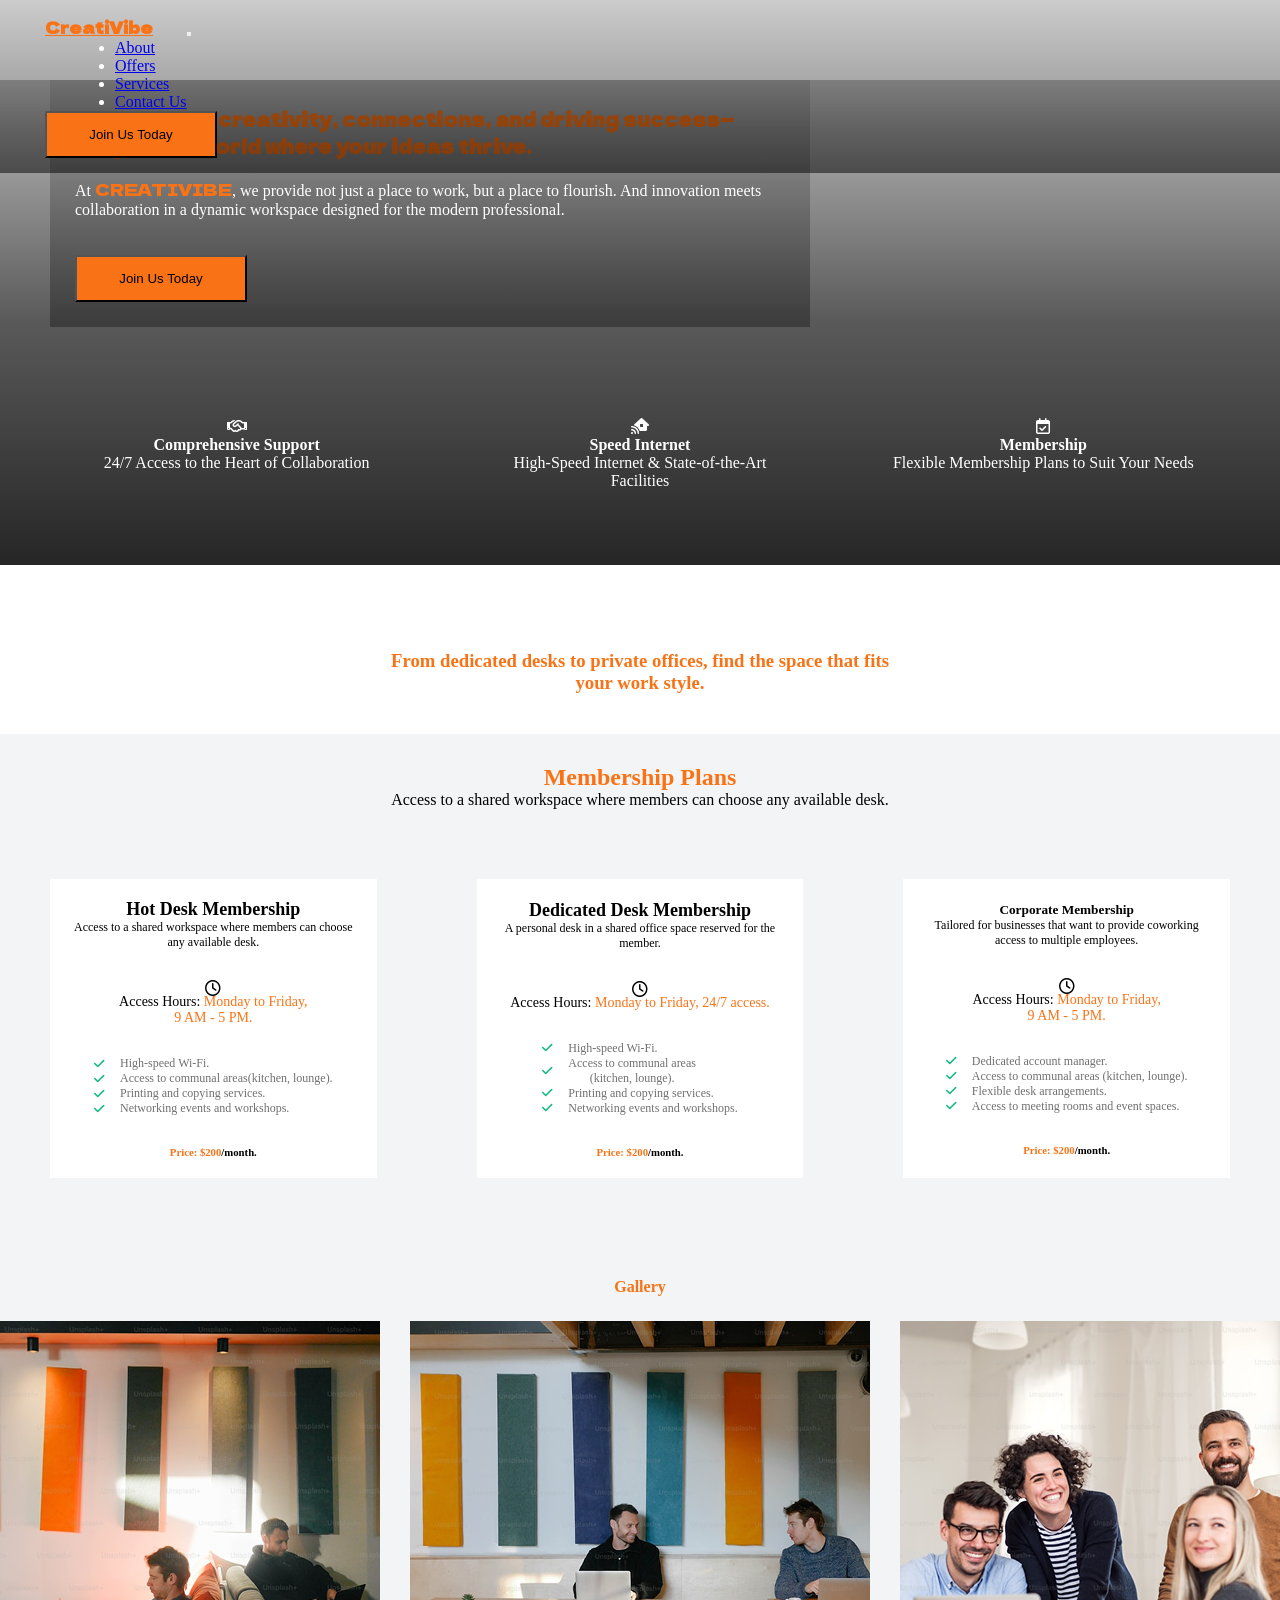
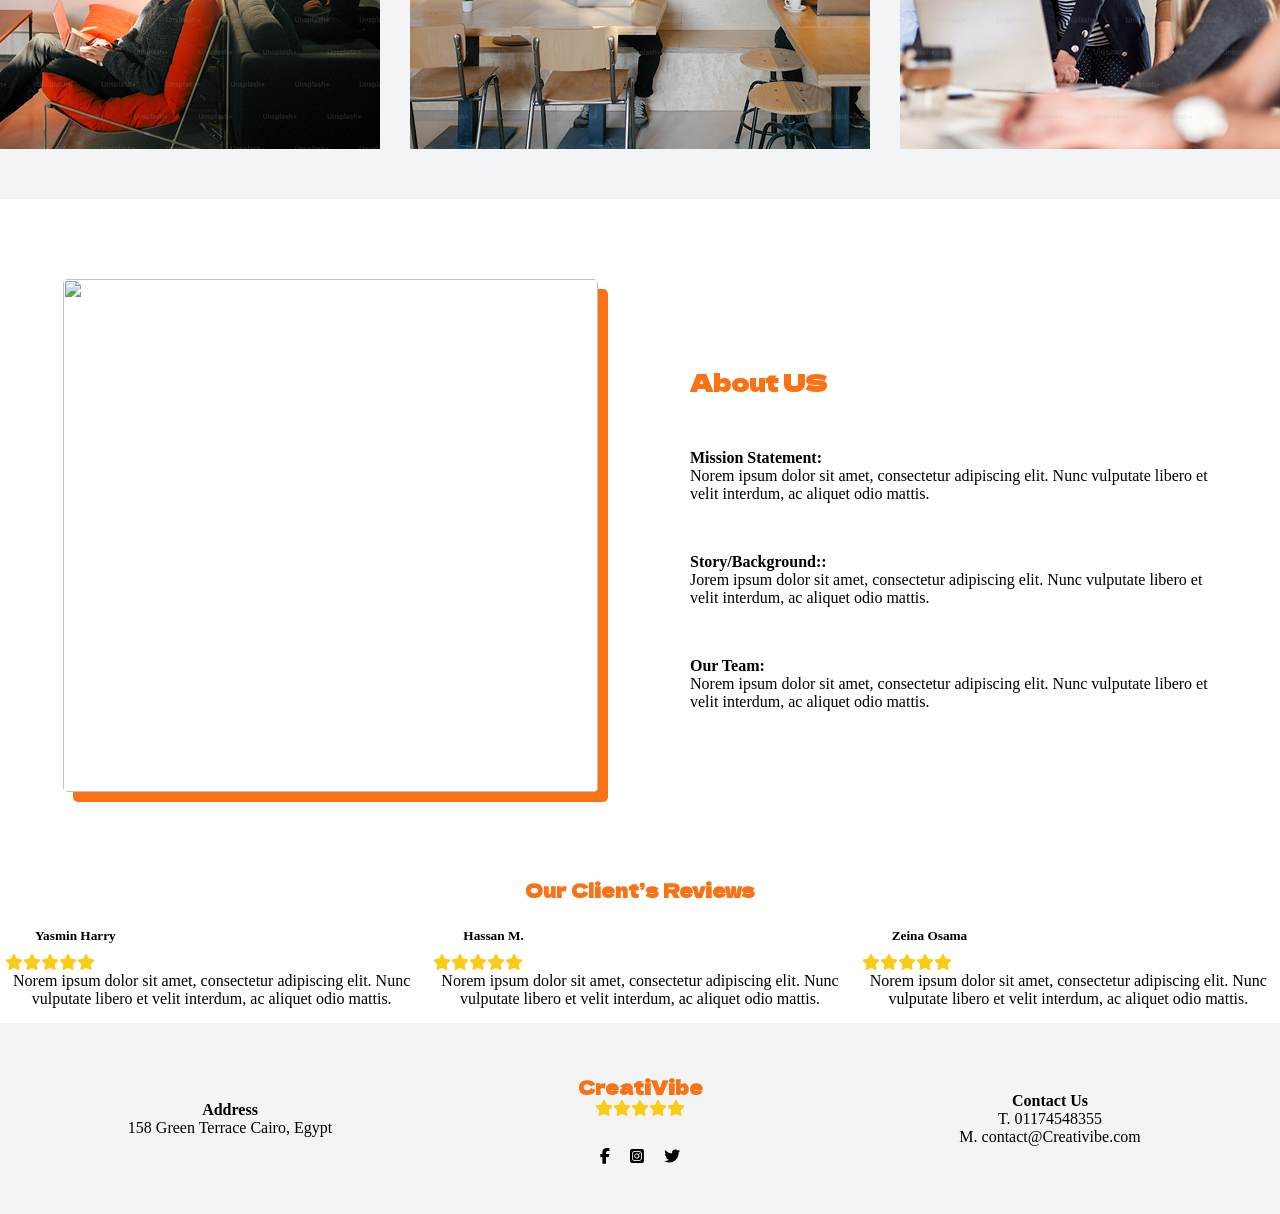
==== index.html @ 7793e1f0 "Update index.html" ====
<!DOCTYPE html>
<html lang="en">
<head>
    <meta charset="UTF-8">
    <meta name="viewport" content="width=device-width, initial-scale=1.0">
    <title>Document</title>
    <link rel="stylesheet" href="https://cdnjs.cloudflare.com/ajax/libs/font-awesome/6.5.1/css/all.min.css" integrity="sha512-DTOQO9RWCH3ppGqcWaEA1BIZOC6xxalwEsw9c2QQeAIftl+Vegovlnee1c9QX4TctnWMn13TZye+giMm8e2LwA==" crossorigin="anonymous" referrerpolicy="no-referrer" />
    <link rel="stylesheet" href="creativibe.css">
    <link rel="stylesheet" href="https://cdnjs.cloudflare.com/ajax/libs/font-awesome/6.5.1/css/all.min.css">
</head>
<body>
    <section class="first_page">
<nav class="navbar navbar-expand-lg navbar-dark">
  <div class="container-fluid">
    <a class="navbar-brand" href="#">CreatiVibe</a>
    <button class="navbar-toggler" type="button" data-bs-toggle="collapse" data-bs-target="#navbarSupportedContent" aria-controls="navbarSupportedContent" aria-expanded="false" aria-label="Toggle navigation">
      <span class="navbar-toggler-icon"></span>
    </button>
    <div class="collapse navbar-collapse" id="navbarSupportedContent">
      <ul class="navbar-nav me-auto mb-2 mb-lg-0">
        <li class="nav-item">
          <a class="nav-link active" aria-current="page" href="#">About</a>
        </li>
        <li class="nav-item">
          <a class="nav-link active" aria-current="page" href="#">Offers</a>
        </li>
        <li class="nav-item">
          <a class="nav-link active" aria-current="page" href="#">Services</a>
        </li>
        <li class="nav-item">
          <a class="nav-link active" aria-current="page" href="#">Contact Us</a>
        </li>
       

      </ul>
      <form class="d-flex" role="search">
        <button class="btn" type="submit">Join Us Today</button>
      </form>
    </div>
  </div>
</nav>
             </nav>
    <div class="first_page_content">
          <h3>Empowering creativity, connections, and driving success—step into a world where your ideas thrive.</h3>
          <br>
          <p>At <span style="color:rgba(249, 115, 22, 1);
    font-family: Dela Gothic One;">CREATIVIBE</span>, we provide not just a place to work, but a place to flourish. And innovation meets collaboration in a dynamic workspace designed for the modern professional.  </p>             
          <br>
          <br>

          <button class="btn" style="margin: 0;" type="submit">Join Us Today</button>
      
</div>
<div class="first-page-footer">
    <div class="footer-card">
<i class="fa-regular fa-handshake"></i>
<h4>Comprehensive Support</h4>
<p>24/7 Access to the Heart of Collaboration</p>
    </div>
    <div class="footer-card">
<i class="fa-solid fa-house-signal"></i>
<h4>Speed Internet</h4>
<p>High-Speed Internet & State-of-the-Art Facilities</p>
    </div>
    <div class="footer-card">
<i class="fa-regular fa-calendar-check"></i>
<h4>Membership</h4>
<p>Flexible Membership Plans to Suit Your Needs</p>
    </div>
</div>
    </section>
    <section class="second">
<h3>From dedicated desks to private offices, find the space that fits<br> your work style.</h3>
    </section>
    <section class="third">
<div>

</div>
<div class="third-page-content">

    <div class="third-text">
    <h2>Membership Plans</h2>
    <p >Access to a shared workspace where members can choose any available desk.</p>
    </div>
    <div class="third-cards">
    <div class="third-page-card">
        <div>
            <h5 style="font-weight: bold; font-size: 18px;">Hot Desk Membership</h5>
            <p style="font-size: 12px;">Access to a shared workspace where members can choose any available desk.</p>
        </div>
        <div class="d-flex gap-3 align-items-center">
            <i class="fa-regular fa-clock align-self-start"></i>

           <p style="margin:-4px 0 0 0 ; font-size: 14px;">
               Access Hours: <span style="color:rgba(249, 115, 22, 1);">

                   Monday to Friday,  
                   <br>  
                    9 AM - 5 PM.
                    </p>  
        </div> 
        <div>    
            <ul>
                <li> <i class="fa-solid fa-check " style="color:rgba(16, 185, 129, 1);"></i><span>High-speed Wi-Fi.</span></li>
                <li> <i class="fa-solid fa-check " style="color:rgba(16, 185, 129, 1);"></i><span>Access to communal areas(kitchen, lounge).</span></li>
                <li> <i class="fa-solid fa-check " style="color:rgba(16, 185, 129, 1);"></i><span>Printing and copying services.</span></li>
                <li> <i class="fa-solid fa-check " style="color:rgba(16, 185, 129, 1);"></i><span>Networking events and workshops.</span>  </li>
            </ul>
        </div>
        <div>
<h6><span style="color:rgba(249, 115, 22, 1);">Price: $200</span>/month.</h6>
        </div>
        </div>
    <div class="third-page-card">
        <div>
            <h5 style="font-weight: bold; font-size: 18px;"> Dedicated Desk Membership</h5>
            <p style="font-size: 12px;">A personal desk in a shared office space reserved for the member.</p>
        </div>
        <div class="d-flex gap-3 align-items-center">
            <i class="fa-regular fa-clock align-self-start"></i>

           <p style="margin: -4px 0 0 0 ; font-size: 14px;">
               Access Hours: <span style="color:rgba(249, 115, 22, 1);">

                   Monday to Friday,  
                   24/7 access.
                    </p>  
        </div> 
        <div>    
            <ul>
                <li> <i class="fa-solid fa-check " style="color:rgba(16, 185, 129, 1);"></i><span>High-speed Wi-Fi.</span></li>
                <li> <i class="fa-solid fa-check " style="color:rgba(16, 185, 129, 1);"></i><span>Access to communal areas <br>(kitchen, lounge).</span></li>
                <li> <i class="fa-solid fa-check " style="color:rgba(16, 185, 129, 1);"></i><span>Printing and copying services.</span></li>
                <li> <i class="fa-solid fa-check " style="color:rgba(16, 185, 129, 1);"></i><span>Networking events and workshops.</span>  </li>
            </ul>
        </div>
        <div>
<h6><span style="color:rgba(249, 115, 22, 1);">Price: $200</span>/month.</h6>
        </div>
        </div>
    <div class="third-page-card">
        <div>
            <h5 style="font-weight: bold;">Corporate Membership</h5>
            <p style="font-size: 12px;">Tailored for businesses that want to provide coworking access to multiple employees.</p>
        </div>
        <div class="d-flex gap-3 align-items-center">
            <i class="fa-regular fa-clock align-self-start"></i>

           <p style="margin: -4px 0 0 0 ; font-size: 14px;">
               Access Hours: <span style="color:rgba(249, 115, 22, 1);">

                   Monday to Friday,  
                   <br>  
                    9 AM - 5 PM.
                    </p>  
        </div> 
        <div>    
            <ul>
                <li> <i class="fa-solid fa-check " style="color:rgba(16, 185, 129, 1);"></i><span>Dedicated account manager.</span></li>
                <li> <i class="fa-solid fa-check " style="color:rgba(16, 185, 129, 1);"></i><span>Access to communal areas (kitchen, lounge).</span></li>
                <li> <i class="fa-solid fa-check " style="color:rgba(16, 185, 129, 1);"></i><span>Flexible desk arrangements.</span></li>
                <li> <i class="fa-solid fa-check " style="color:rgba(16, 185, 129, 1);"></i><span>Access to meeting rooms and event spaces.</span>  </li>
            </ul>
        </div>
        <div>
<h6><span style="color:rgba(249, 115, 22, 1);">Price: $200</span>/month.</h6>
        </div>
        </div>
</div>
</div>
    </section>
    <section class="four">
       <div class="gallery-text">
<h4 style="color:rgba(249, 115, 22, 1);
    font-weight: bold;">Gallery</h4>
       </div> 
    <div class="gallery-img">
<img src="Frame 35.png">
<img src="Frame 37.png">
<img src="Frame 38.png">
    </div>
    </section>
    <section style="height: auto;">
        <div class="about_us">
            <div class="about_us_img"> 
                 <img src="meeting.jpg">
            </div>
            <div class="about_us_text justify-content-start align-items-start" style="text-align: start;">
                <div>
                    <h2>About US</h2>
                </div>
                <div>
                    <h4>Mission Statement:</h4>
                    <p>Norem ipsum dolor sit amet, consectetur adipiscing elit. Nunc vulputate libero et velit interdum, ac aliquet odio mattis.</p>
                </div>
                <div>
                    <h4>Story/Background::</h4>
                    <p>Jorem ipsum dolor sit amet, consectetur adipiscing elit. Nunc vulputate libero et velit interdum, ac aliquet odio mattis.</p>
                </div>
                <div>
                    <h4>Our Team:</h4>
                    <p>Norem ipsum dolor sit amet, consectetur adipiscing elit. Nunc vulputate libero et velit interdum, ac aliquet odio mattis.</p>
                </div>
            </div>
        </div>
    </section>
    <section class="client-review">
        <div>
<h3 >Our Client’s Reviews</h3>
        </div>
        <div class="review-cards">
            <div class="card" >
                <h5 style="font-weight: bold; justify-content:start; align-items:start; text-align: start; padding: 10px 30px;">Yasmin Harry</h5>
               <ul>
                <li><i class="fa-solid fa-star"></i></li>
                <li><i class="fa-solid fa-star"></i></li>
                <li><i class="fa-solid fa-star"></i></li>
                <li><i class="fa-solid fa-star"></i></li>
                <li><i class="fa-solid fa-star"></i></li>
               </ul>
                <p>Norem ipsum dolor sit amet, consectetur adipiscing elit. Nunc vulputate libero et velit interdum, ac aliquet odio mattis.</p>
            </div>
            <div class="card">
                <h5 style="font-weight: bold; justify-content:start; align-items:start; text-align: start; padding: 10px 30px;">Hassan M.</h5>
               <ul>
                <li><i class="fa-solid fa-star"></i></li>
                <li><i class="fa-solid fa-star"></i></li>
                <li><i class="fa-solid fa-star"></i></li>
                <li><i class="fa-solid fa-star"></i></li>
                <li><i class="fa-solid fa-star"></i></li>
               </ul>
                <p>Norem ipsum dolor sit amet, consectetur adipiscing elit. Nunc vulputate libero et velit interdum, ac aliquet odio mattis.</p>
            </div>
            <div class="card">
                <h5 style="font-weight: bold; justify-content:start; align-items:start; text-align: start; padding: 10px 30px;">Zeina  Osama</h5>
               <ul>
                <li><i class="fa-solid fa-star"></i></li>
                <li><i class="fa-solid fa-star"></i></li>
                <li><i class="fa-solid fa-star"></i></li>
                <li><i class="fa-solid fa-star"></i></li>
                <li><i class="fa-solid fa-star"></i></li>
               </ul>
                <p>Norem ipsum dolor sit amet, consectetur adipiscing elit. Nunc vulputate libero et velit interdum, ac aliquet odio mattis.</p>
            </div>
        </div>
    </section>
    <section class="footer">
<div>
    <h4>Address</h4>
    <p>158 Green Terrace Cairo, Egypt</p>
</div>
<div class="footer-center">

    <div >
        <h3>CreatiVibe</h3>
        <ul>
                    <li><i class="fa-solid fa-star"></i></li>
                    <li><i class="fa-solid fa-star"></i></li>
                    <li><i class="fa-solid fa-star"></i></li>
                    <li><i class="fa-solid fa-star"></i></li>
                    <li><i class="fa-solid fa-star"></i></li>
                   </ul>
    </div>
    <div class="icons">
<i class="fa-brands fa-facebook-f"></i>
<i class="fa-brands fa-square-instagram"></i>
<i class="fa-brands fa-twitter"></i>
    </div>
</div>
<div>
    <h4>Contact Us</h4>
    <p>T. 01174548355</p>
    <p>M. contact@Creativibe.com </p>
</div>
    </section>
</body>
</html>
---- creativibe.css ----
@import url('https://fonts.googleapis.com/css2?family=Anton&family=Dela+Gothic+One&family=Poppins:ital,wght@0,100;0,200;0,300;0,400;0,500;0,600;0,700;0,800;0,900;1,100;1,200;1,300;1,400;1,500;1,600;1,700;1,800;1,900&family=Roboto:ital,wght@0,100..900;1,100..900&family=Rubik+Mono+One&family=Rubik:ital,wght@0,300..900;1,300..900&family=Sacramento&display=swap');
*{
    margin: 0;
    padding: 0;
    box-sizing: border-box;
}
.first_page{
    width: 100%;
    height: auto;
    background-image: linear-gradient( rgba(0, 0, 0, 0.25),rgba(0, 0, 0, 0.65),rgba(0, 0, 0, 0.85)),url(people.jpg);
    background-position: center;
    background-size: cover;
}
.navbar{
    padding: 15px;
     display: flex;
      align-items: center;
      justify-content: space-between;
      color: #fff;
      position:fixed;
      width: 100%;
      top: 0;
      z-index:9999;
     background-image: linear-gradient(rgba(0, 0, 0, 0.2),rgba(0, 0, 0, .5));
}
.navbar-brand, .footer h3{
    color: rgba(249, 115, 22, 1) !important;
    font-family: Dela Gothic One;
    font-weight: bold;
     margin: 0 30px;
}
.btn{
    background-color:rgba(249, 115, 22, 1) !important;
    color:black;
    width: 172px;
    height: 47px;
    margin: 0 30px;
}
.navbar-nav{
     margin-left: 100px;
     gap:15px;
}
.first_page_content{
        width: 760px;
    height: auto;
    color: #fff;
    margin: 80px auto 80px 50px;
    padding: 25px;
    background-image: linear-gradient(rgba(0, 0, 0, 0.1),rgba(0, 0, 0, 0.32));

background-size: auto;   /*!!!!!!!(Responsive of the background of the text)*/
}
@media screen and (min-width:1100px){
    .first_page_content{
    height: auto;
    color: #fff;
    margin: 80px auto 80px 50px;
}
}
@media screen and (max-width:1100px){
.first_page_content{
   width: auto;
    height: auto;
    color: #fff;
    margin: 80px auto 80px 50px;
}
}
@media screen and (max-width:800px){
    .first_page_content{
   width: auto;
    height: auto;
    color: #fff;
    margin: 80px auto 80px 50px;
}
}
.first_page_content h3 ,.about_us_text h2 ,.client-review h3{
    color:rgba(249, 115, 22, 1);
    font-family: Dela Gothic One;
}
.first-page-footer{
    align-items: center;
    display: grid;
    grid-template-columns: repeat(3,1fr);
    gap:50px;
    margin:-5px 60px 60px 60px;
}
.footer-card{
    padding: 16px 24px;
    background-image: linear-gradient(rgba(0, 0, 0, 0.1));
    border-radius: .5px;
    border-color: rgba(0, 0, 0, 0.15);
    width: auto;
    height: 163px;
    color:#fff;
    justify-content: center;
    align-items:center;
    text-align: center; 
    gap:8px;
}
@media screen and (min-width:1200px) {
    .first-page-footer{
    align-items: center;
    display: grid;
    grid-template-columns: repeat(3,1fr);
    gap:50px;
    margin:-5px 60px 60px 60px;
}
}
@media screen and (max-width:1200px) {
    .first-page-footer{
    align-items: center;
    display: grid;
    grid-template-columns: repeat(2,1fr);
    gap:50px;
    margin:-5px 60px 60px 60px;
}
}
@media screen and (max-width:800px) {
    .first-page-footer{
    align-items: center;
    display: grid;
    grid-template-columns: repeat(1,1fr);
    gap:50px;
    margin:-5px 60px 60px 60px;
}
}
.second{
    color:rgba(249, 115, 22, 1);
    font-weight: bold;
    padding: 25px 10px 40px 10px;
    justify-content: center;
    align-items: center;
    text-align: center;
}
.third{
    height:auto;
    width: 100%;
    justify-content: center;
    align-items: center;
    text-align: center;
    background-color: rgba(243, 244, 246, 1);
}
.third-text{
    padding:30px 0 20px 0;
}
.third-text h2{
    color:rgba(249, 115, 22, 1);
    font-weight: bold;
}
.third-cards{
    display: grid;
    grid-template-columns: repeat(3,1fr);
    padding: 50px;
    gap:50px 100px;

}
@media screen and (min-width:1000px){
    .third-cards{
    display: grid;
    grid-template-columns: repeat(3,1fr);
    padding: 50px;
}
}
@media screen and (max-width:1000px){
    .third-cards{
    display: grid;
    grid-template-columns: repeat(2,1fr);
    padding: 50px;
}
}
@media screen and (max-width:730px){
    .third-cards{
    display: grid;
    grid-template-columns: repeat(1,1fr);
    padding: 50px;
}
}
.third-page-card{
   background-color:rgba(255, 255, 255, 1);
   width:auto;
   height:auto;
   align-items: center;
   justify-content: center;
   text-align: center;
   display: flex;
   flex-direction: column;
   gap:30px;
   padding: 20px;
   
}
.third-page-card ul{
    list-style: none;
   padding: 0;
   gap: 6px;
}
.third-page-card ul li{
    display: flex;
   align-items: center;
   gap: 15px;
   color:rgba(113, 112, 112, 1);
   font-size: 12px;
}
.four{
    align-items: center;
   justify-content: center;
   text-align: center;
   background-color: rgba(243, 244, 246, 1);
   padding: 50px;
   display: flex;
   flex-direction: column;
   gap: 25px;
}
.gallery-img{
    display:grid;
    grid-template-columns: repeat(3,1fr);
    gap:30px;
}
@media screen and (min-width:1000px){
    .gallery-img{
    display:grid;
    grid-template-columns: repeat(3,1fr);
    gap:30px;
     width: auto;
    height: auto;
}

}
@media screen and (max-width:1000px){
    .gallery-img{
    display:grid;
    grid-template-columns: repeat(2,1fr);
    gap:30px;
     width: auto;
    height: auto;
}
}
@media screen and (max-width:730px){
    .gallery-img{
    display:grid;
    grid-template-columns: repeat(1,1fr);
    gap:30px;
     width: auto;
    height: auto;                      /*(Responsive)!!!!!!!!!!!!!!!!*/
}
}
.about_us{
    display:grid;
    grid-template-columns: repeat(2,1fr);
    width: auto;
    height: auto;
padding:80px 20px;
}
@media screen and (min-width: 970px) {
    .about_us{
    display:grid;
    grid-template-columns: repeat(2,1fr);
    justify-content: center;
    align-items: center;
    text-align: center;
    
    }
     .about_us_img img{
    width: 535px;
    height: 513px;
    }
}
@media screen and (max-width: 970px) {
    .about_us{
    display:grid;
    grid-template-columns: repeat(1,1fr);
    gap:30px;
    justify-content: center;
    align-items: center;
    text-align: center;
    }
    .about_us_img img{
    width: 400px;
    height: 413px;                            /*image size with mobile responsive*/
    }
}
.about_us_img img{
    box-shadow: 10px 10px 0px rgba(249, 115, 22, 50);
    border-radius: 5px;
}
.about_us_text{
    padding: 0 50px;
    display: flex;
    flex-direction: column;
    gap:50px;
}
.client-review{
    justify-content: center;
    align-items: center;
    text-align: center;
}
.review-cards{
    display:grid;
    grid-template-columns: repeat(3,1fr);
    gap:15px;
    padding: 20px 5px;
    overflow: hidden;
}
.review-cards .card{
    width:fit-content;
    height: fit-content;
    overflow: hidden;
}
@media screen and (min-width:800px){
    .review-cards{
    display:grid;
    grid-template-columns: repeat(3,1fr);
    gap:15px;
    padding: 15px 5px;
}
}
@media screen and (max-width: 800px){
    .review-cards{
    display:grid;
    grid-template-columns: repeat(2,1fr);
    gap:15px;
    padding: 15px 5px;
}
}
@media screen and (max-width: 500px){
    .review-cards{
    display:grid;
    grid-template-columns: repeat(1,1fr);
    gap:15px;
    padding: 15px 5px;
}
}
.card ul , .footer ul{
    list-style: none;
    display: flex;
}
.card ul li , .footer ul li{
    color:rgba(250, 204, 21, 1);
}
.footer{
    display:grid;
    grid-template-columns: repeat(3,1fr);
    justify-content: center;
    padding: 50px;
    background-color:rgba(243, 244, 246, 1);
    gap:50px;
}
.footer ul{
    justify-content: center;
}
.footer h3{
    justify-content: center;
}
.icons{
    display:flex;
    justify-content: center;
    gap:20px;
}
.footer-center{
    display: flex;
    flex-direction: column;
    gap: 30px;
    justify-content: center;
}

@media screen and (min-width: 800px){
    .footer{
        justify-content: center;
        display:grid;
        grid-template-columns: repeat(3,1fr);
         justify-content: center;
        align-items: center;
        text-align: center;
    }
}
@media screen and (max-width: 800px){
    .footer{
        display:grid;
    grid-template-columns: repeat(1,1fr);
        justify-content: center;
        align-items: center;
        text-align: center;
        gap:50px;
    }
}
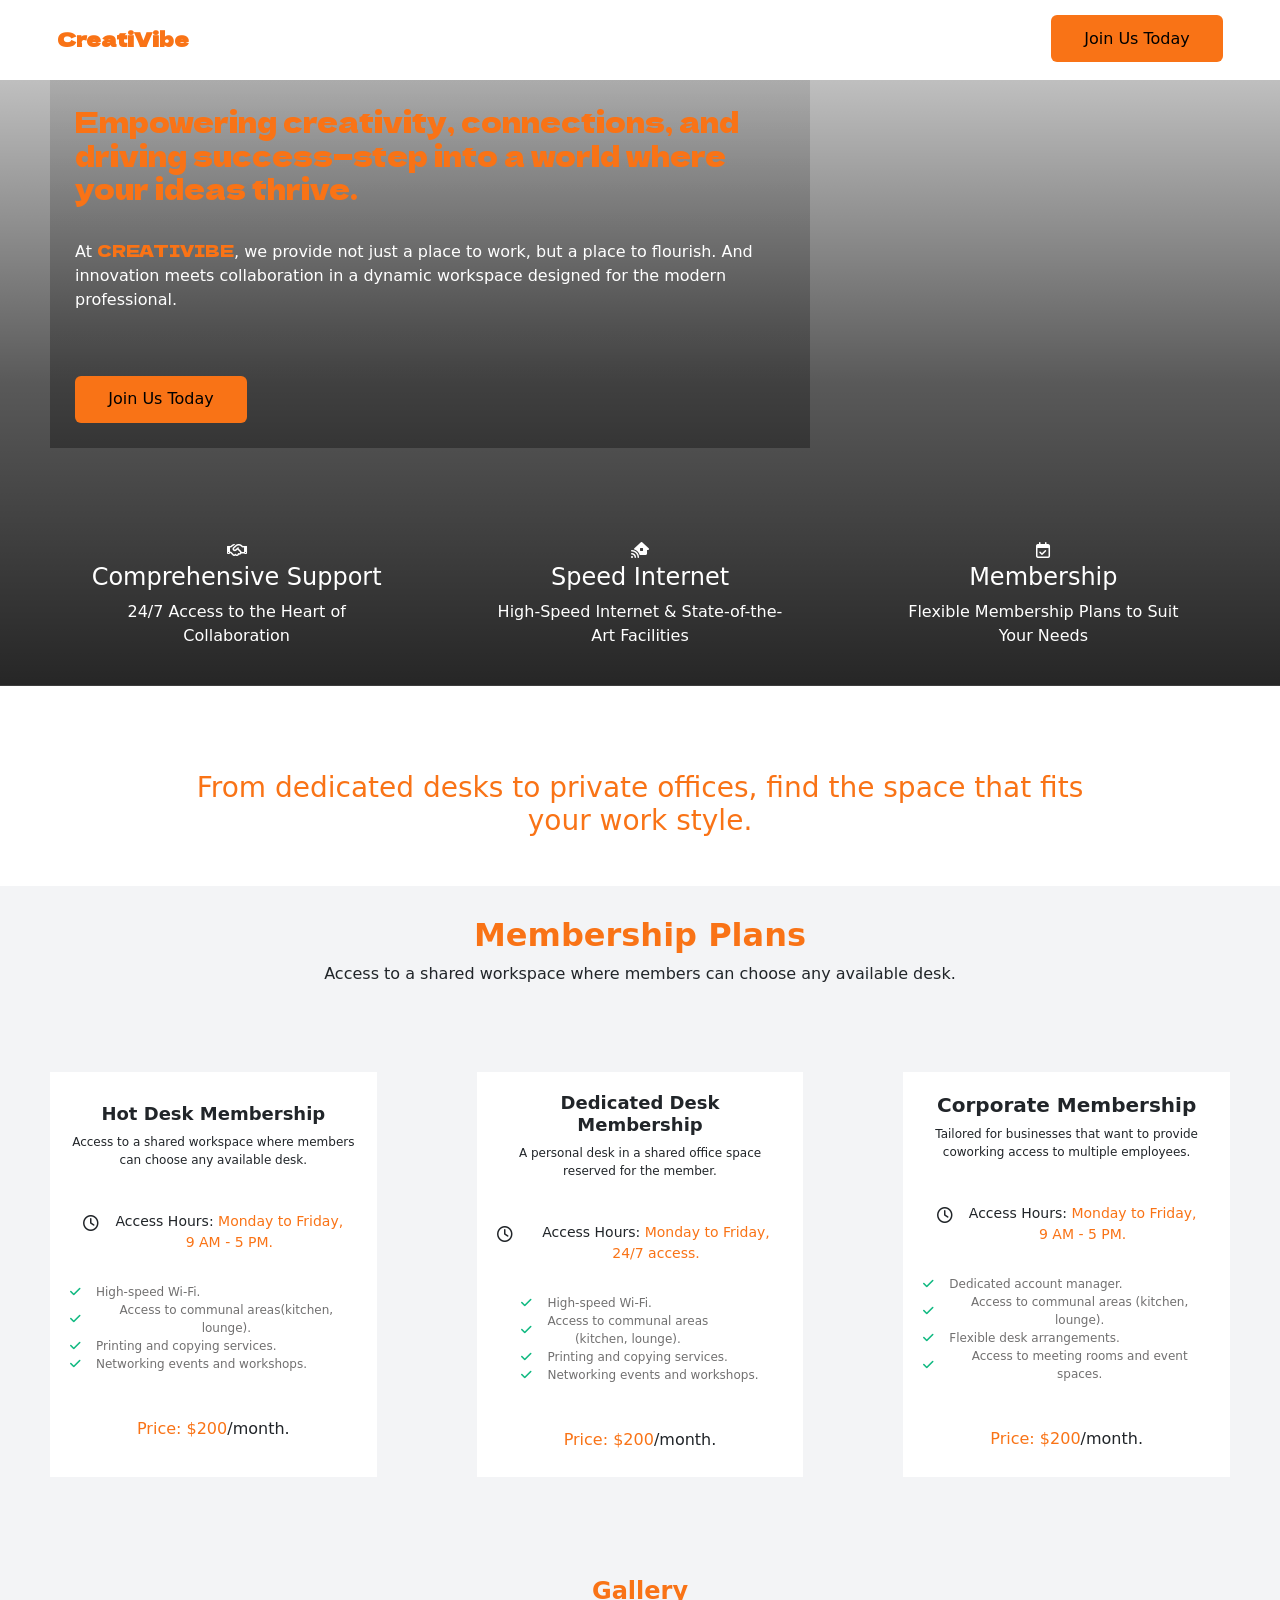
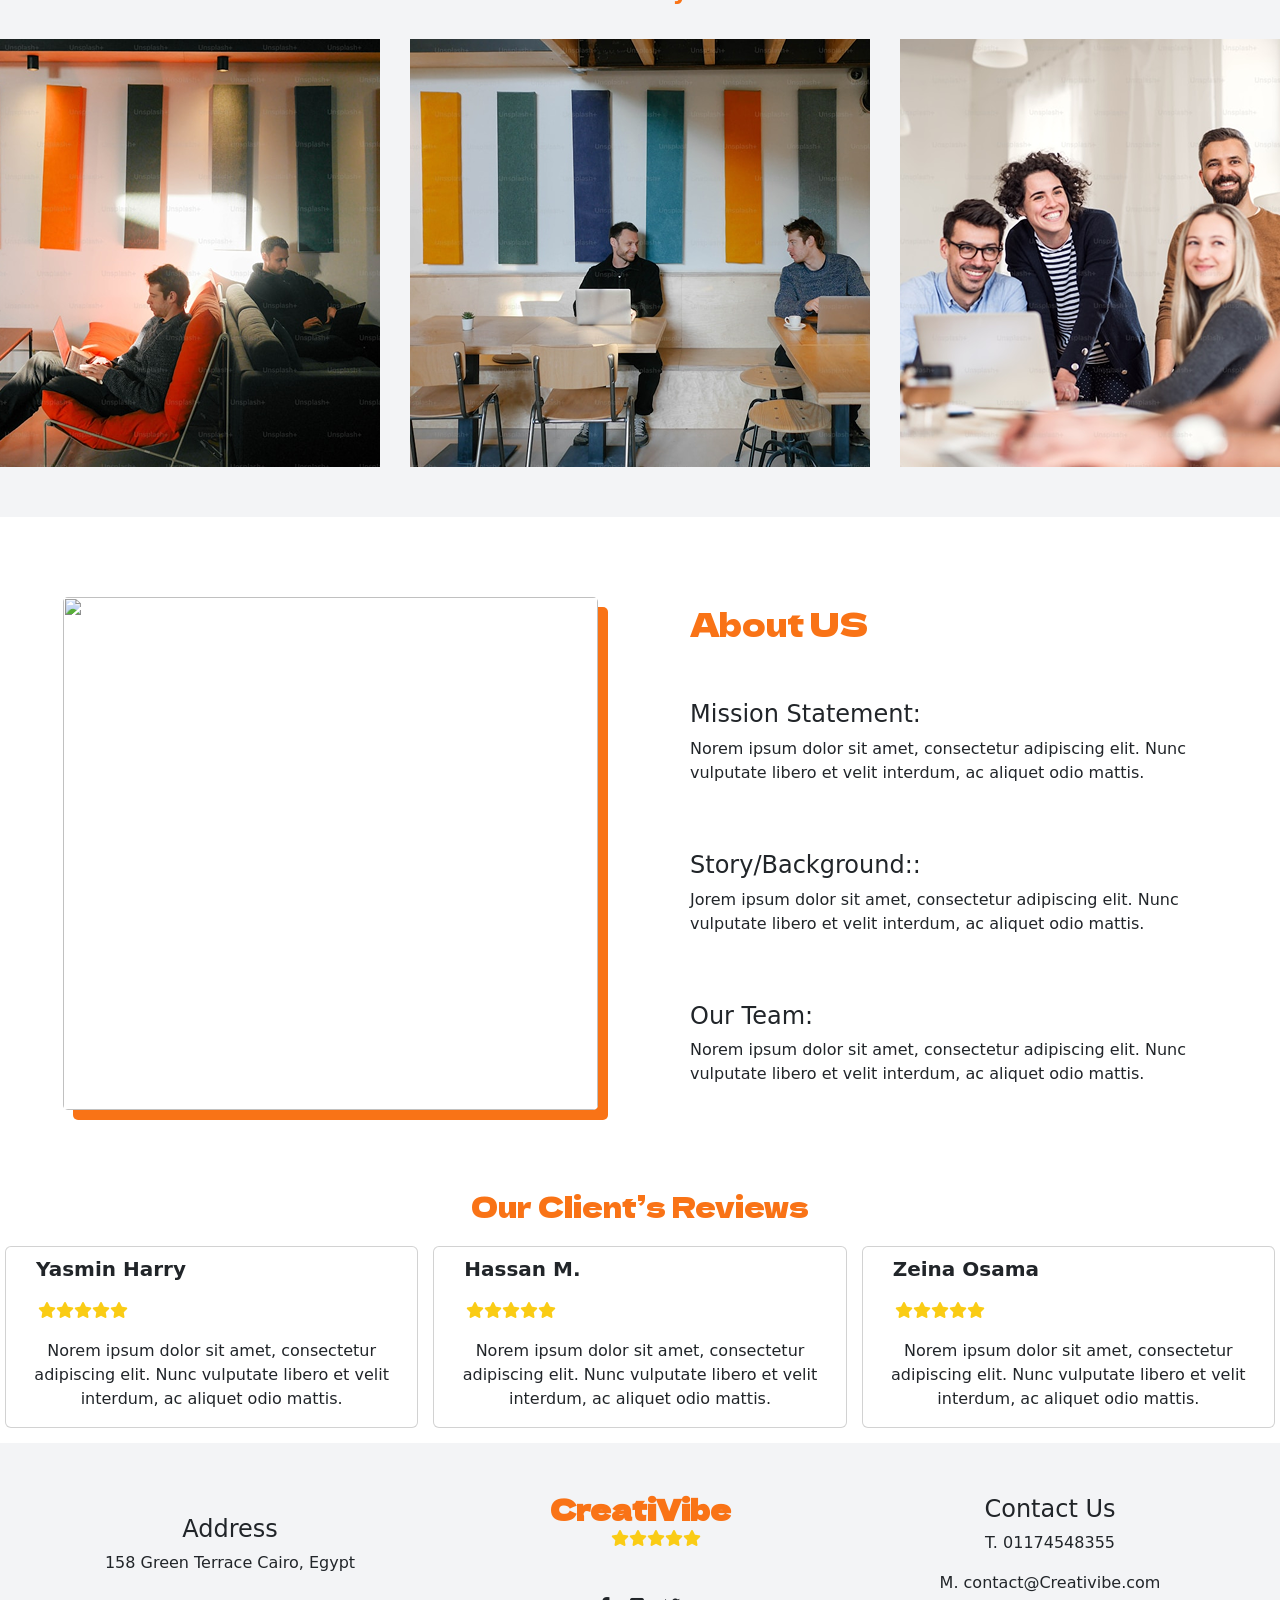
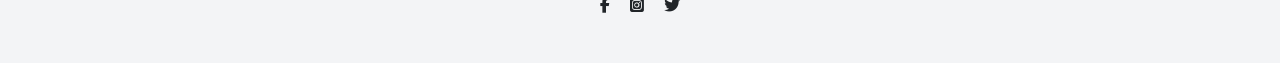
==== commit 4ae8da7f: "Update index.html" ====
--- a/index.html
+++ b/index.html
@@ -4,9 +4,10 @@
     <meta charset="UTF-8">
     <meta name="viewport" content="width=device-width, initial-scale=1.0">
     <title>Document</title>
-    <link rel="stylesheet" href="https://cdnjs.cloudflare.com/ajax/libs/font-awesome/6.5.1/css/all.min.css" integrity="sha512-DTOQO9RWCH3ppGqcWaEA1BIZOC6xxalwEsw9c2QQeAIftl+Vegovlnee1c9QX4TctnWMn13TZye+giMm8e2LwA==" crossorigin="anonymous" referrerpolicy="no-referrer" />
+    <link href="https://cdn.jsdelivr.net/npm/bootstrap@5.3.0/dist/css/bootstrap.min.css" rel="stylesheet">
     <link rel="stylesheet" href="creativibe.css">
-    <link rel="stylesheet" href="https://cdnjs.cloudflare.com/ajax/libs/font-awesome/6.5.1/css/all.min.css">
+     <link rel="stylesheet" href="https://cdnjs.cloudflare.com/ajax/libs/font-awesome/6.5.1/css/all.min.css" integrity="sha512-DTOQO9RWCH3ppGqcWaEA1BIZOC6xxalwEsw9c2QQeAIftl+Vegovlnee1c9QX4TctnWMn13TZye+giMm8e2LwA==" crossorigin="anonymous" referrerpolicy="no-referrer" />
+   
 </head>
 <body>
     <section class="first_page">
--- a/creativibe.css
+++ b/creativibe.css
@@ -22,6 +22,8 @@
       top: 0;
       z-index:9999;
      background-image: linear-gradient(rgba(0, 0, 0, 0.2),rgba(0, 0, 0, .5));
+    background: transparent !important;
+    box-shadow:none;
 }
 .navbar-brand, .footer h3{
     color: rgba(249, 115, 22, 1) !important;
@@ -382,3 +384,9 @@
         gap:50px;
     }
 }
+
+.fa-solid, .fa-regular, .fas, .far {
+    font-family: "Font Awesome 6 Free" !important;
+    font-weight: 900; /* ضروري عشان الأيقونات تظهر */
+    display: inline-block;
+}
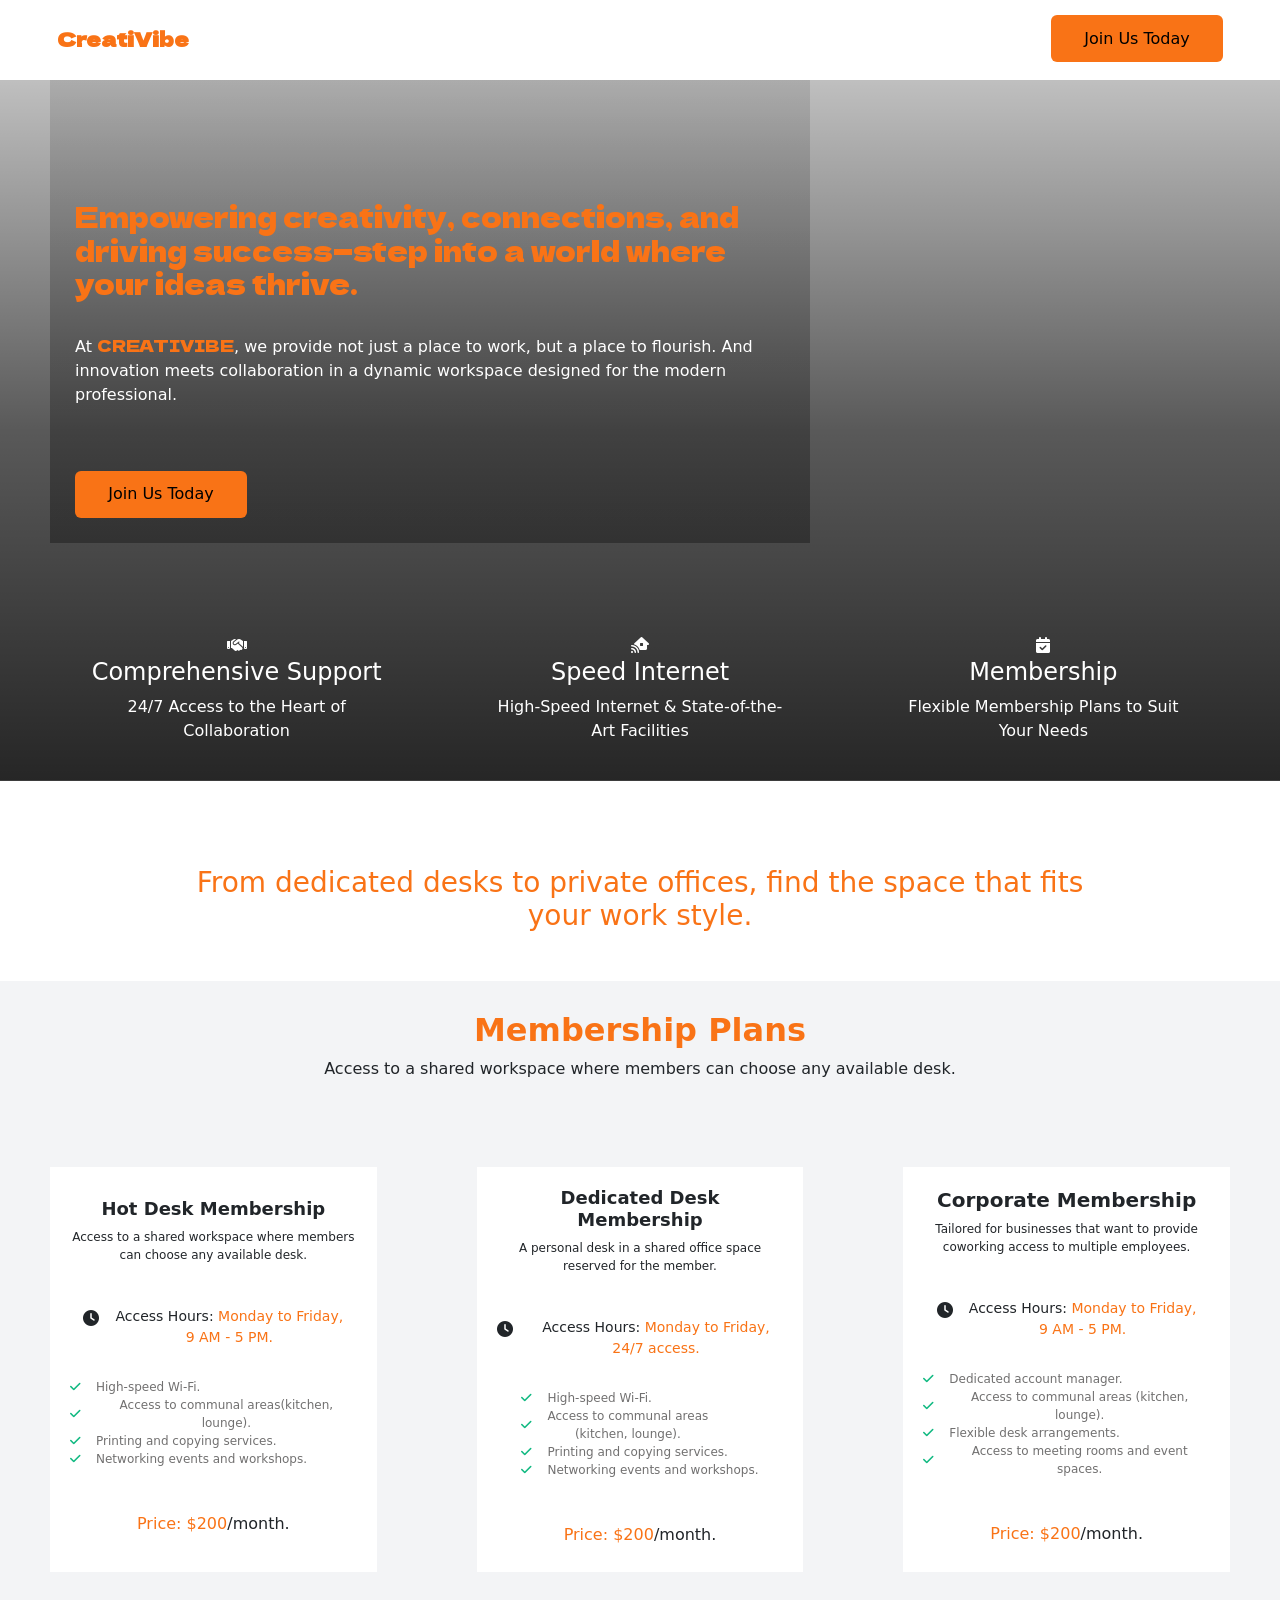
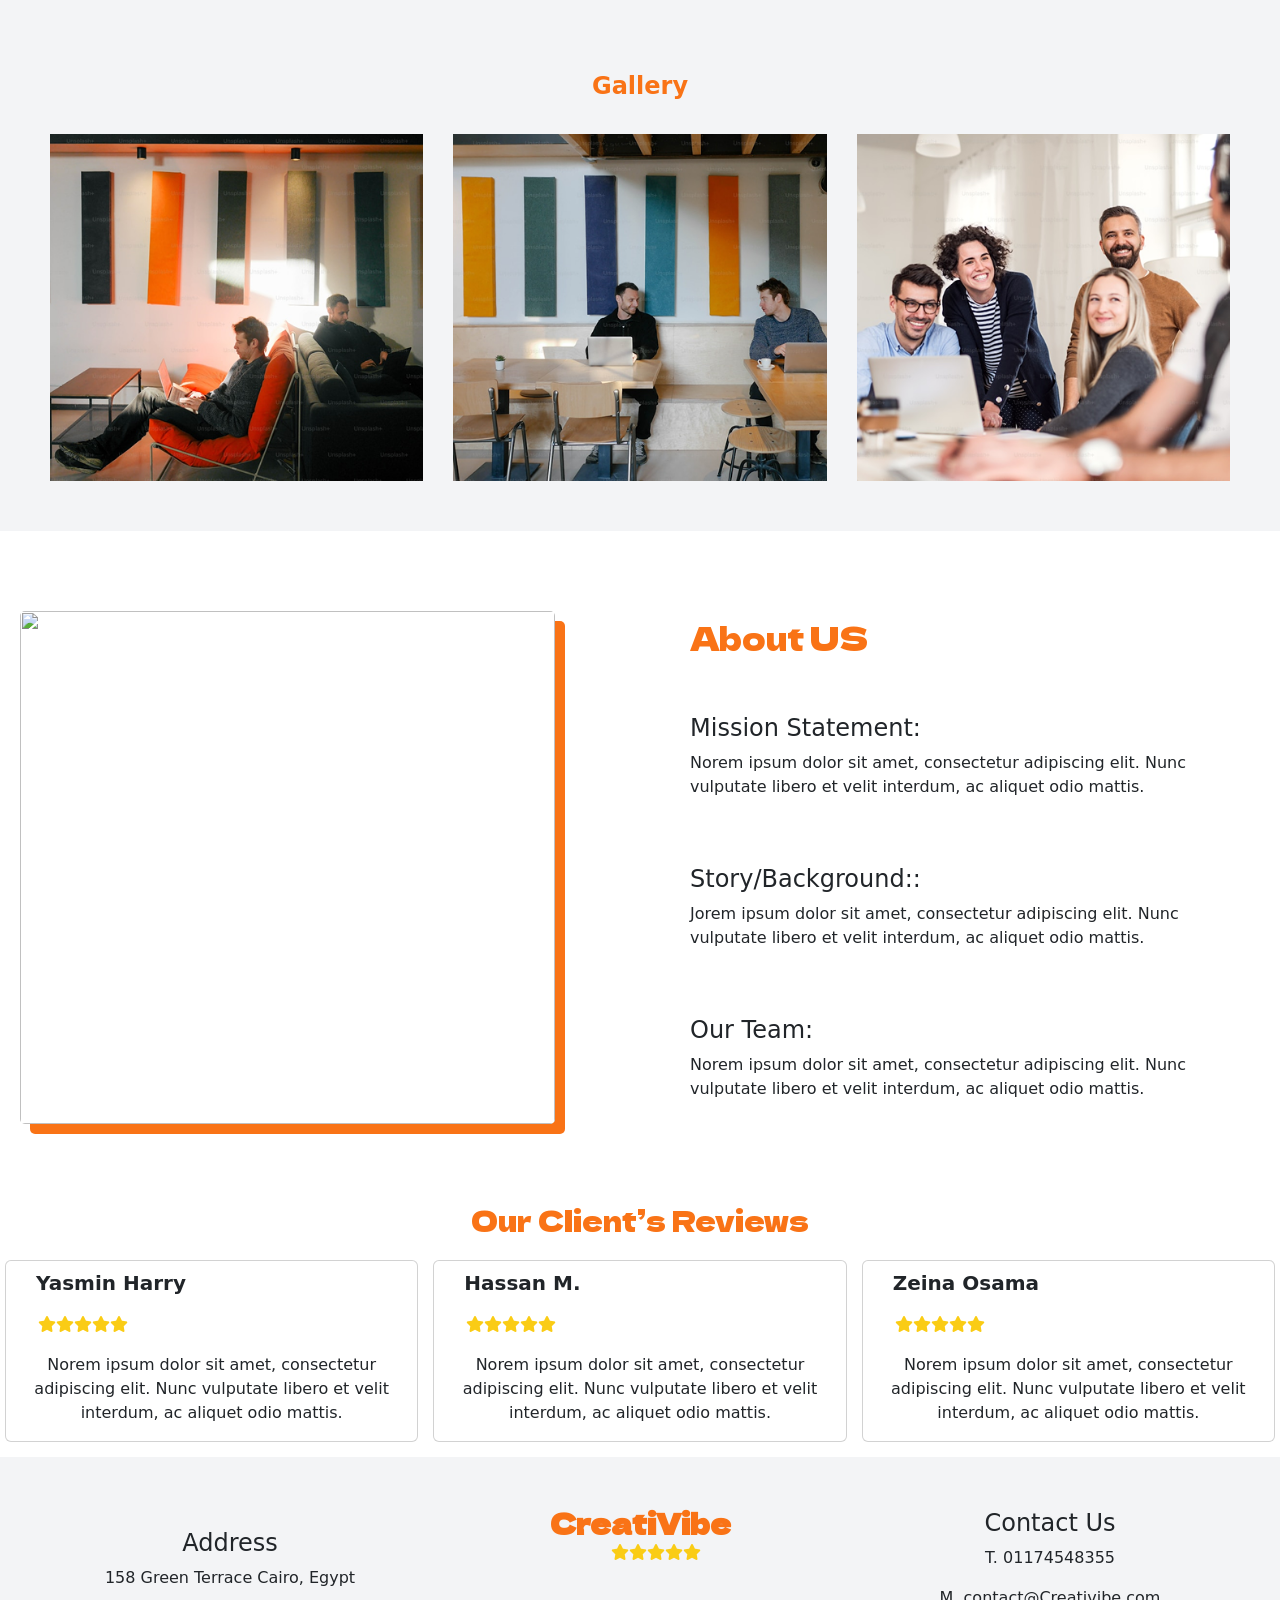
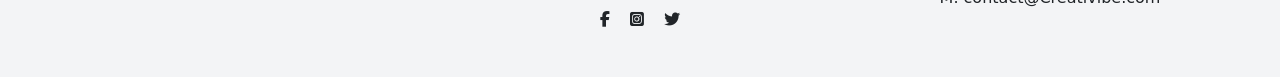
==== commit d0dfc248: "Update index.html" ====
--- a/index.html
+++ b/index.html
@@ -5,9 +5,9 @@
     <meta name="viewport" content="width=device-width, initial-scale=1.0">
     <title>Document</title>
     <link href="https://cdn.jsdelivr.net/npm/bootstrap@5.3.0/dist/css/bootstrap.min.css" rel="stylesheet">
+    <link rel="stylesheet" href="https://cdnjs.cloudflare.com/ajax/libs/font-awesome/6.5.1/css/all.min.css" integrity="sha512-DTOQO9RWCH3ppGqcWaEA1BIZOC6xxalwEsw9c2QQeAIftl+Vegovlnee1c9QX4TctnWMn13TZye+giMm8e2LwA==" crossorigin="anonymous" referrerpolicy="no-referrer" />
     <link rel="stylesheet" href="creativibe.css">
-     <link rel="stylesheet" href="https://cdnjs.cloudflare.com/ajax/libs/font-awesome/6.5.1/css/all.min.css" integrity="sha512-DTOQO9RWCH3ppGqcWaEA1BIZOC6xxalwEsw9c2QQeAIftl+Vegovlnee1c9QX4TctnWMn13TZye+giMm8e2LwA==" crossorigin="anonymous" referrerpolicy="no-referrer" />
-   
+     
 </head>
 <body>
     <section class="first_page">
--- a/creativibe.css
+++ b/creativibe.css
@@ -3,6 +3,11 @@
     margin: 0;
     padding: 0;
     box-sizing: border-box;
+}
+img {
+    max-width: 100%;
+    height: auto;
+    display: block;
 }
 .first_page{
     width: 100%;
@@ -23,7 +28,7 @@
       z-index:9999;
      background-image: linear-gradient(rgba(0, 0, 0, 0.2),rgba(0, 0, 0, .5));
     background: transparent !important;
-    box-shadow:none;
+    box-shadow: none !important;
 }
 .navbar-brand, .footer h3{
     color: rgba(249, 115, 22, 1) !important;
@@ -49,7 +54,7 @@
     margin: 80px auto 80px 50px;
     padding: 25px;
     background-image: linear-gradient(rgba(0, 0, 0, 0.1),rgba(0, 0, 0, 0.32));
-
+    padding-top:120px;
 background-size: auto;   /*!!!!!!!(Responsive of the background of the text)*/
 }
 @media screen and (min-width:1100px){
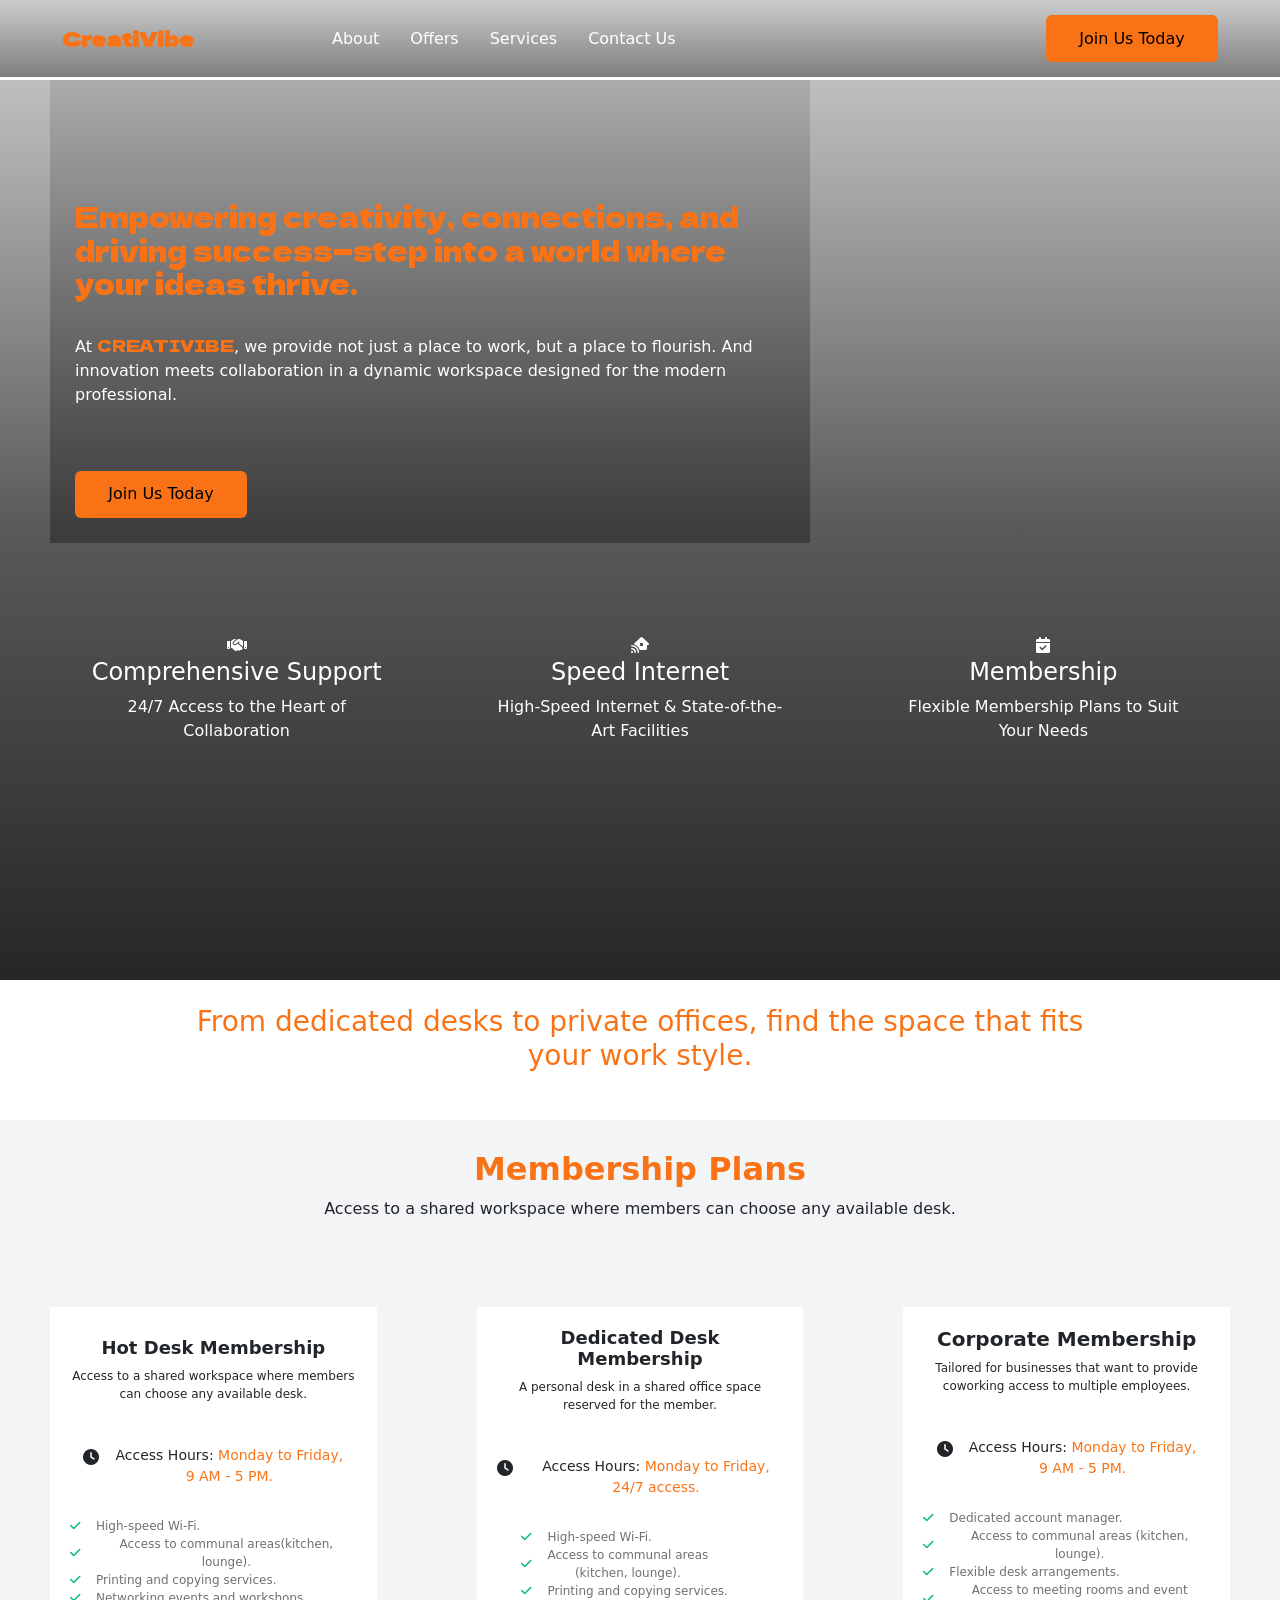
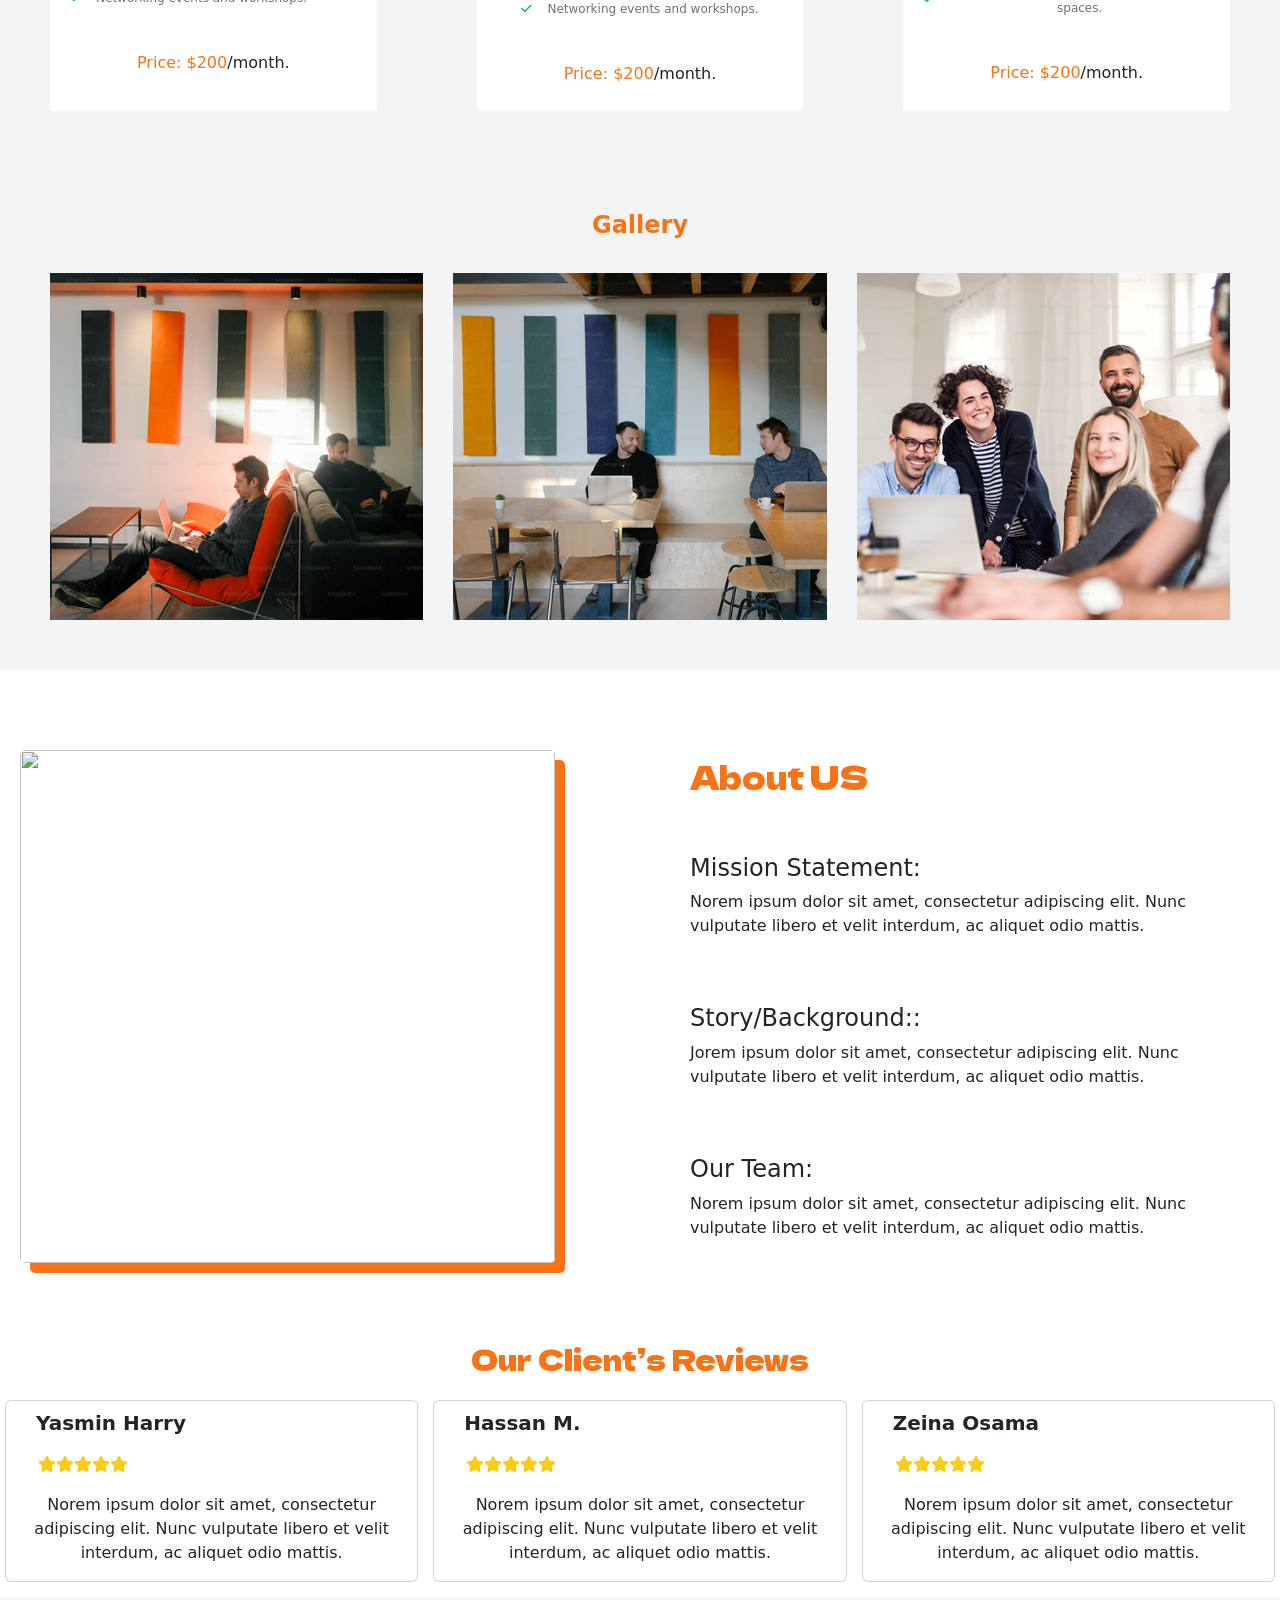
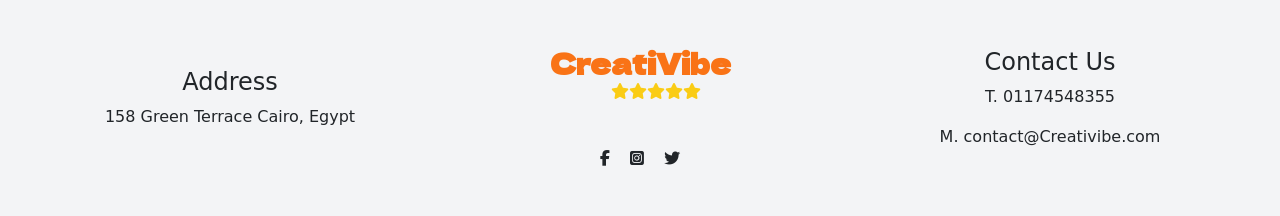
==== commit ce25ae69: "Update index.html" ====
--- a/index.html
+++ b/index.html
@@ -11,7 +11,7 @@
 </head>
 <body>
     <section class="first_page">
-<nav class="navbar navbar-expand-lg navbar-dark">
+<nav class="navbar navbar-expand-lg navbar-dark fixed-top">
   <div class="container-fluid">
     <a class="navbar-brand" href="#">CreatiVibe</a>
     <button class="navbar-toggler" type="button" data-bs-toggle="collapse" data-bs-target="#navbarSupportedContent" aria-controls="navbarSupportedContent" aria-expanded="false" aria-label="Toggle navigation">
--- a/creativibe.css
+++ b/creativibe.css
@@ -11,7 +11,7 @@
 }
 .first_page{
     width: 100%;
-    height: auto;
+    min-height:100vh;
     background-image: linear-gradient( rgba(0, 0, 0, 0.25),rgba(0, 0, 0, 0.65),rgba(0, 0, 0, 0.85)),url(people.jpg);
     background-position: center;
     background-size: cover;
@@ -23,11 +23,14 @@
       justify-content: space-between;
       color: #fff;
       position:fixed;
+    padding:15px 20px;
       width: 100%;
       top: 0;
+      left:0;
       z-index:9999;
-     background-image: linear-gradient(rgba(0, 0, 0, 0.2),rgba(0, 0, 0, .5));
-    background: transparent !important;
+     background: linear-gradient(rgba(0, 0, 0, 0.2),rgba(0, 0, 0, .5)) !important;
+    backdrop-filter: blur(10px);
+    background-image:none;
     box-shadow: none !important;
 }
 .navbar-brand, .footer h3{
@@ -51,8 +54,9 @@
         width: 760px;
     height: auto;
     color: #fff;
-    margin: 80px auto 80px 50px;
+    margin: 0px auto 80px 50px;
     padding: 25px;
+    padding-top:0px;
     background-image: linear-gradient(rgba(0, 0, 0, 0.1),rgba(0, 0, 0, 0.32));
     padding-top:120px;
 background-size: auto;   /*!!!!!!!(Responsive of the background of the text)*/
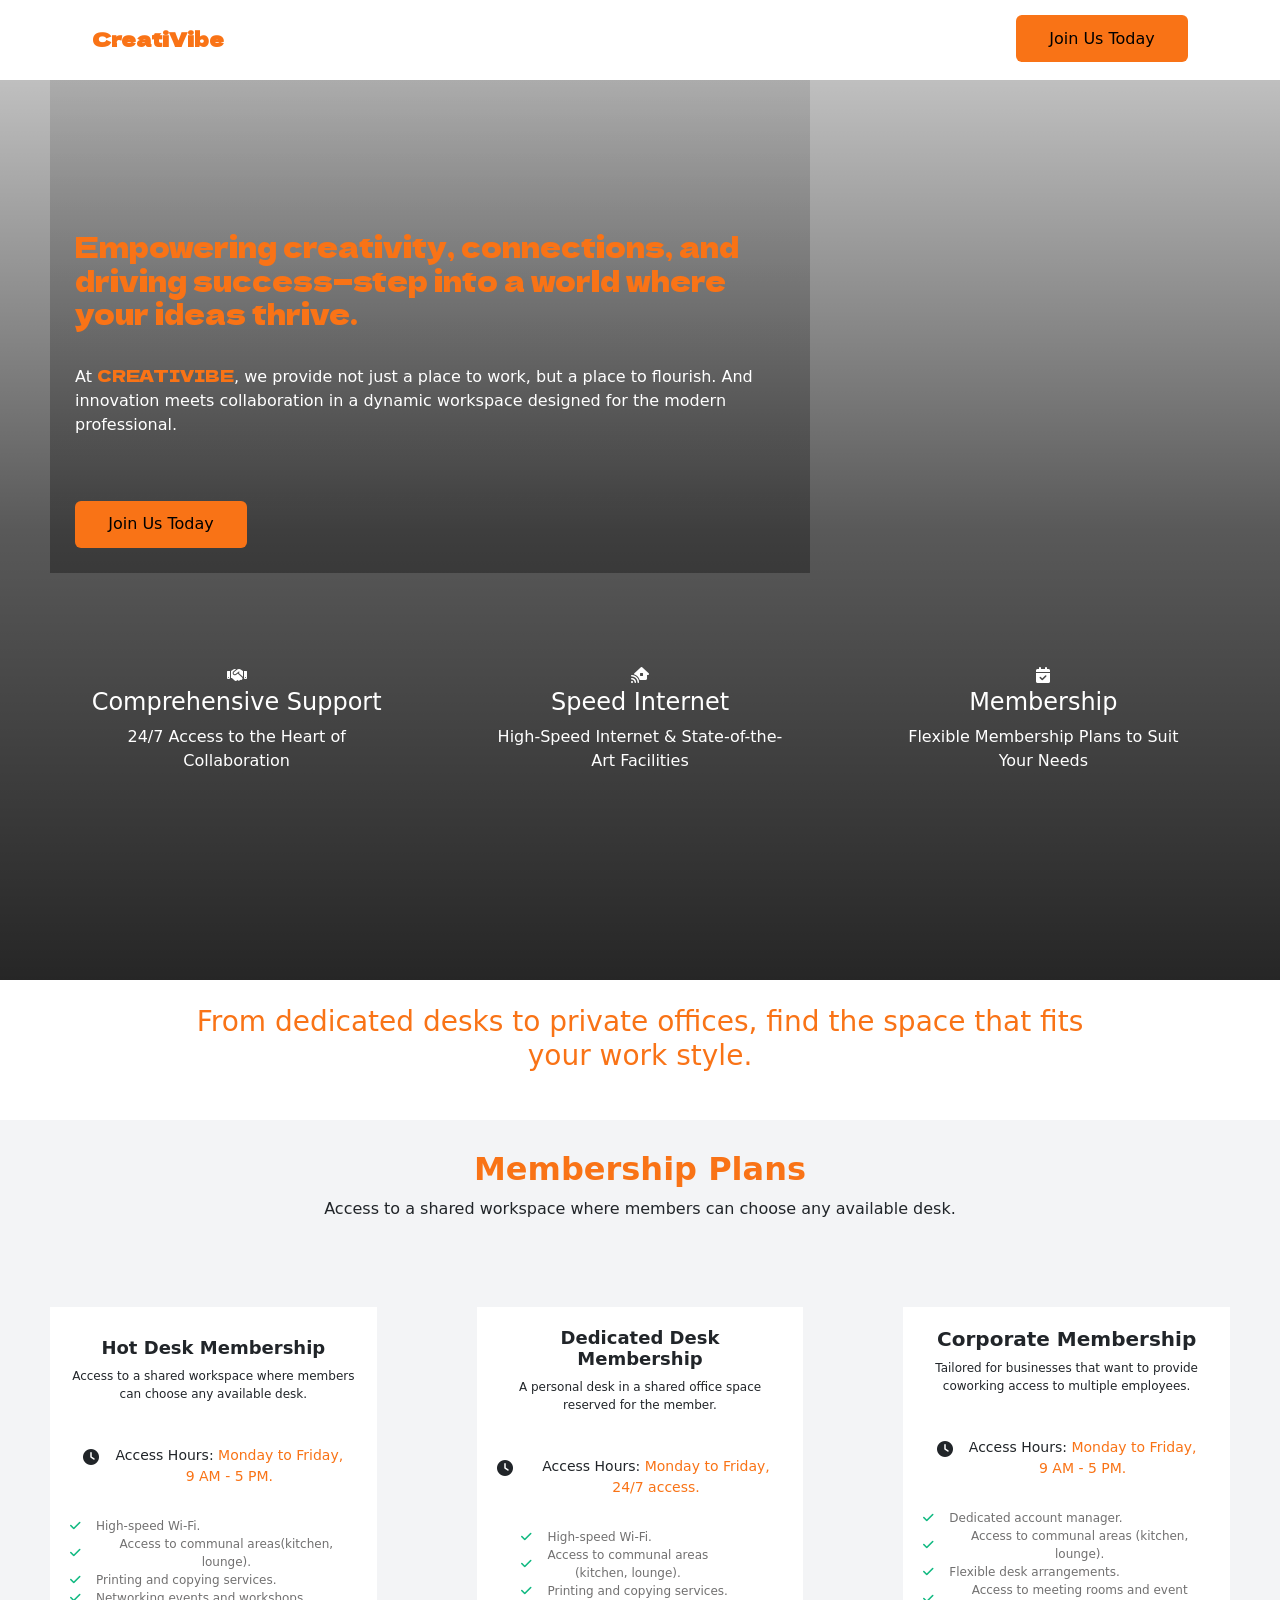
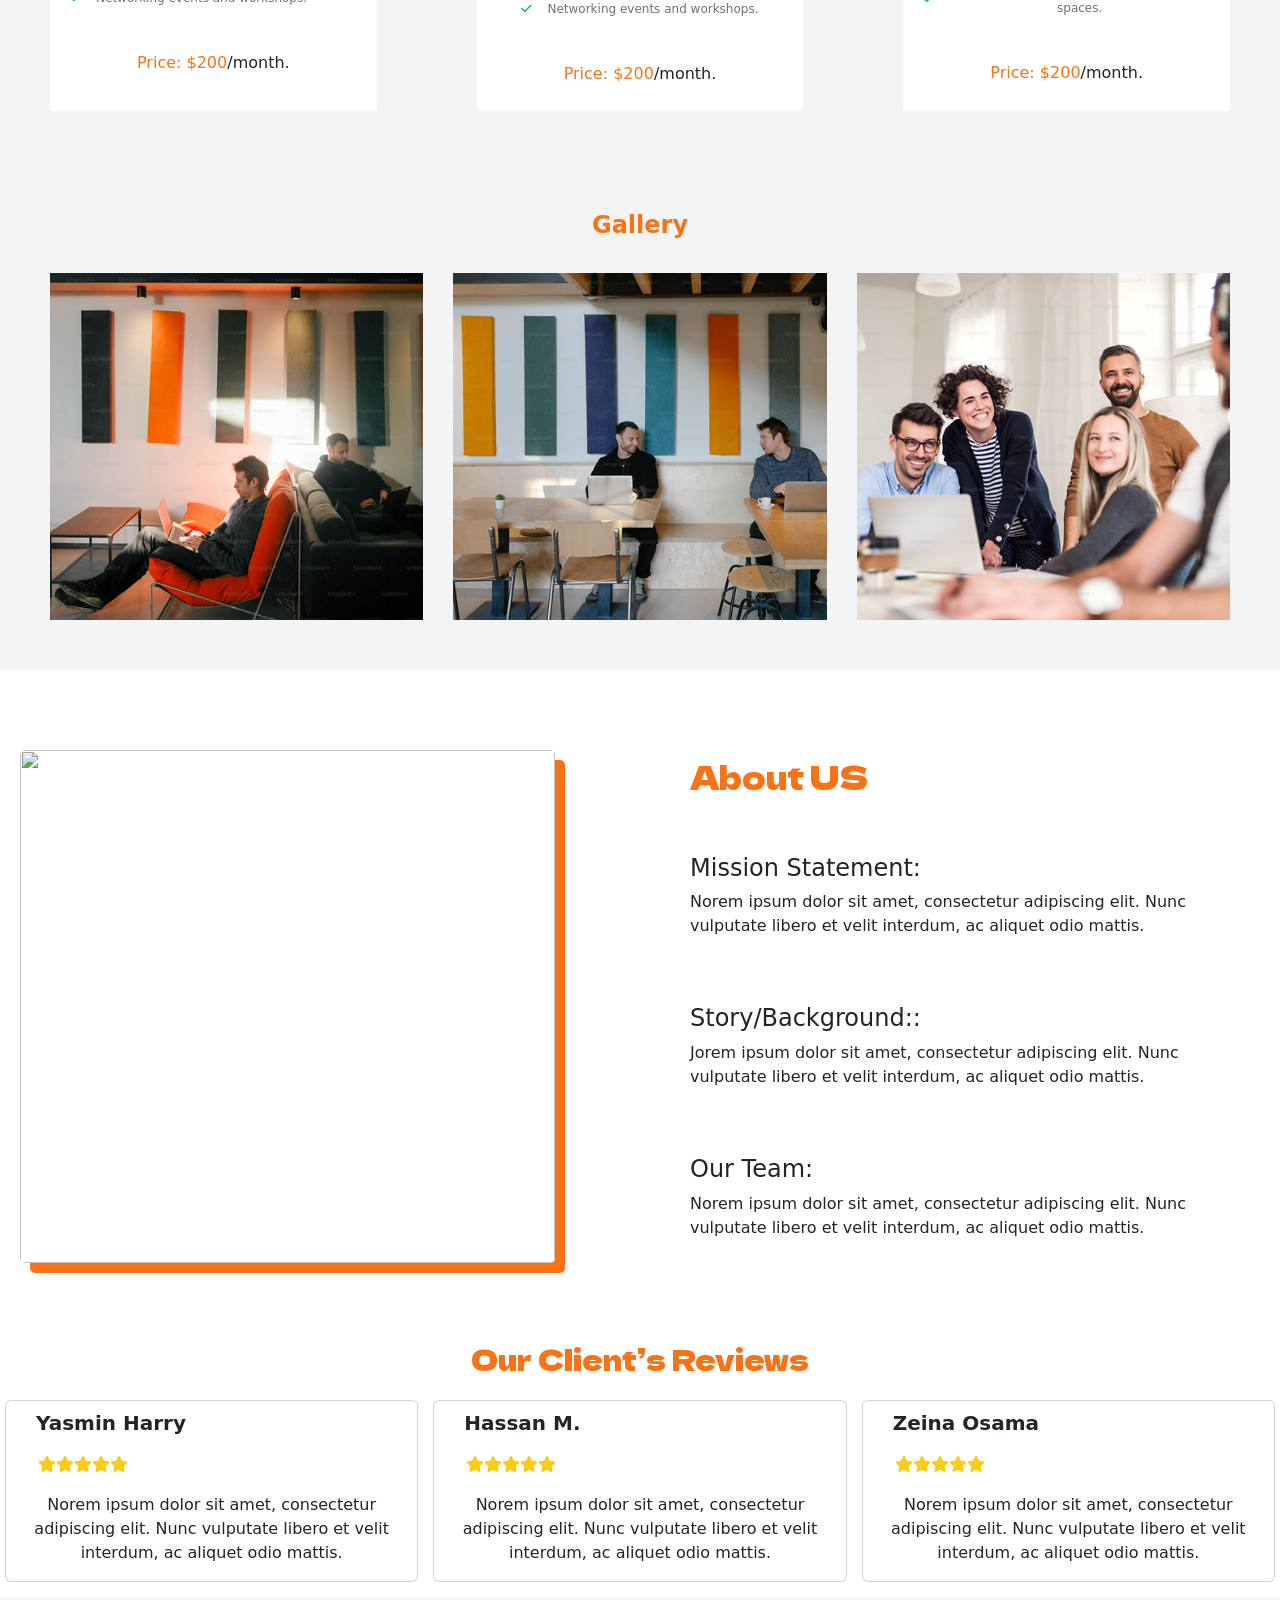
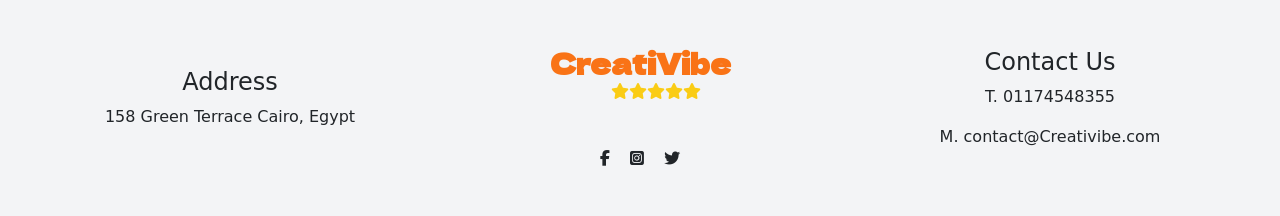
==== commit b5493ce1: "Update index.html" ====
--- a/index.html
+++ b/index.html
@@ -11,7 +11,7 @@
 </head>
 <body>
     <section class="first_page">
-<nav class="navbar navbar-expand-lg navbar-dark fixed-top">
+<nav class="navbar navbar-expand-lg navbar-dark fixed-top bg-transparent">
   <div class="container-fluid">
     <a class="navbar-brand" href="#">CreatiVibe</a>
     <button class="navbar-toggler" type="button" data-bs-toggle="collapse" data-bs-target="#navbarSupportedContent" aria-controls="navbarSupportedContent" aria-expanded="false" aria-label="Toggle navigation">
--- a/creativibe.css
+++ b/creativibe.css
@@ -16,23 +16,18 @@
     background-position: center;
     background-size: cover;
 }
-.navbar{
-    padding: 15px;
-     display: flex;
-      align-items: center;
-      justify-content: space-between;
-      color: #fff;
-      position:fixed;
-    padding:15px 20px;
-      width: 100%;
-      top: 0;
-      left:0;
-      z-index:9999;
-     background: linear-gradient(rgba(0, 0, 0, 0.2),rgba(0, 0, 0, .5)) !important;
-    backdrop-filter: blur(10px);
-    background-image:none;
+.navbar {
+    padding: 15px 50px !important;
+    position: fixed !important; 
+    width: 100%;
+    top: 0;
+    left: 0;
+    z-index: 9999;
+    background: transparent !important; 
+    background-image: none !important;
     box-shadow: none !important;
 }
+
 .navbar-brand, .footer h3{
     color: rgba(249, 115, 22, 1) !important;
     font-family: Dela Gothic One;
@@ -50,16 +45,13 @@
      margin-left: 100px;
      gap:15px;
 }
-.first_page_content{
-        width: 760px;
-    height: auto;
+.first_page_content {
+    width: 760px;
     color: #fff;
-    margin: 0px auto 80px 50px;
     padding: 25px;
-    padding-top:0px;
-    background-image: linear-gradient(rgba(0, 0, 0, 0.1),rgba(0, 0, 0, 0.32));
-    padding-top:120px;
-background-size: auto;   /*!!!!!!!(Responsive of the background of the text)*/
+    padding-top: 150px; 
+    margin-left: 50px;
+    background-image: linear-gradient(rgba(0, 0, 0, 0.1), rgba(0, 0, 0, 0.32));
 }
 @media screen and (min-width:1100px){
     .first_page_content{
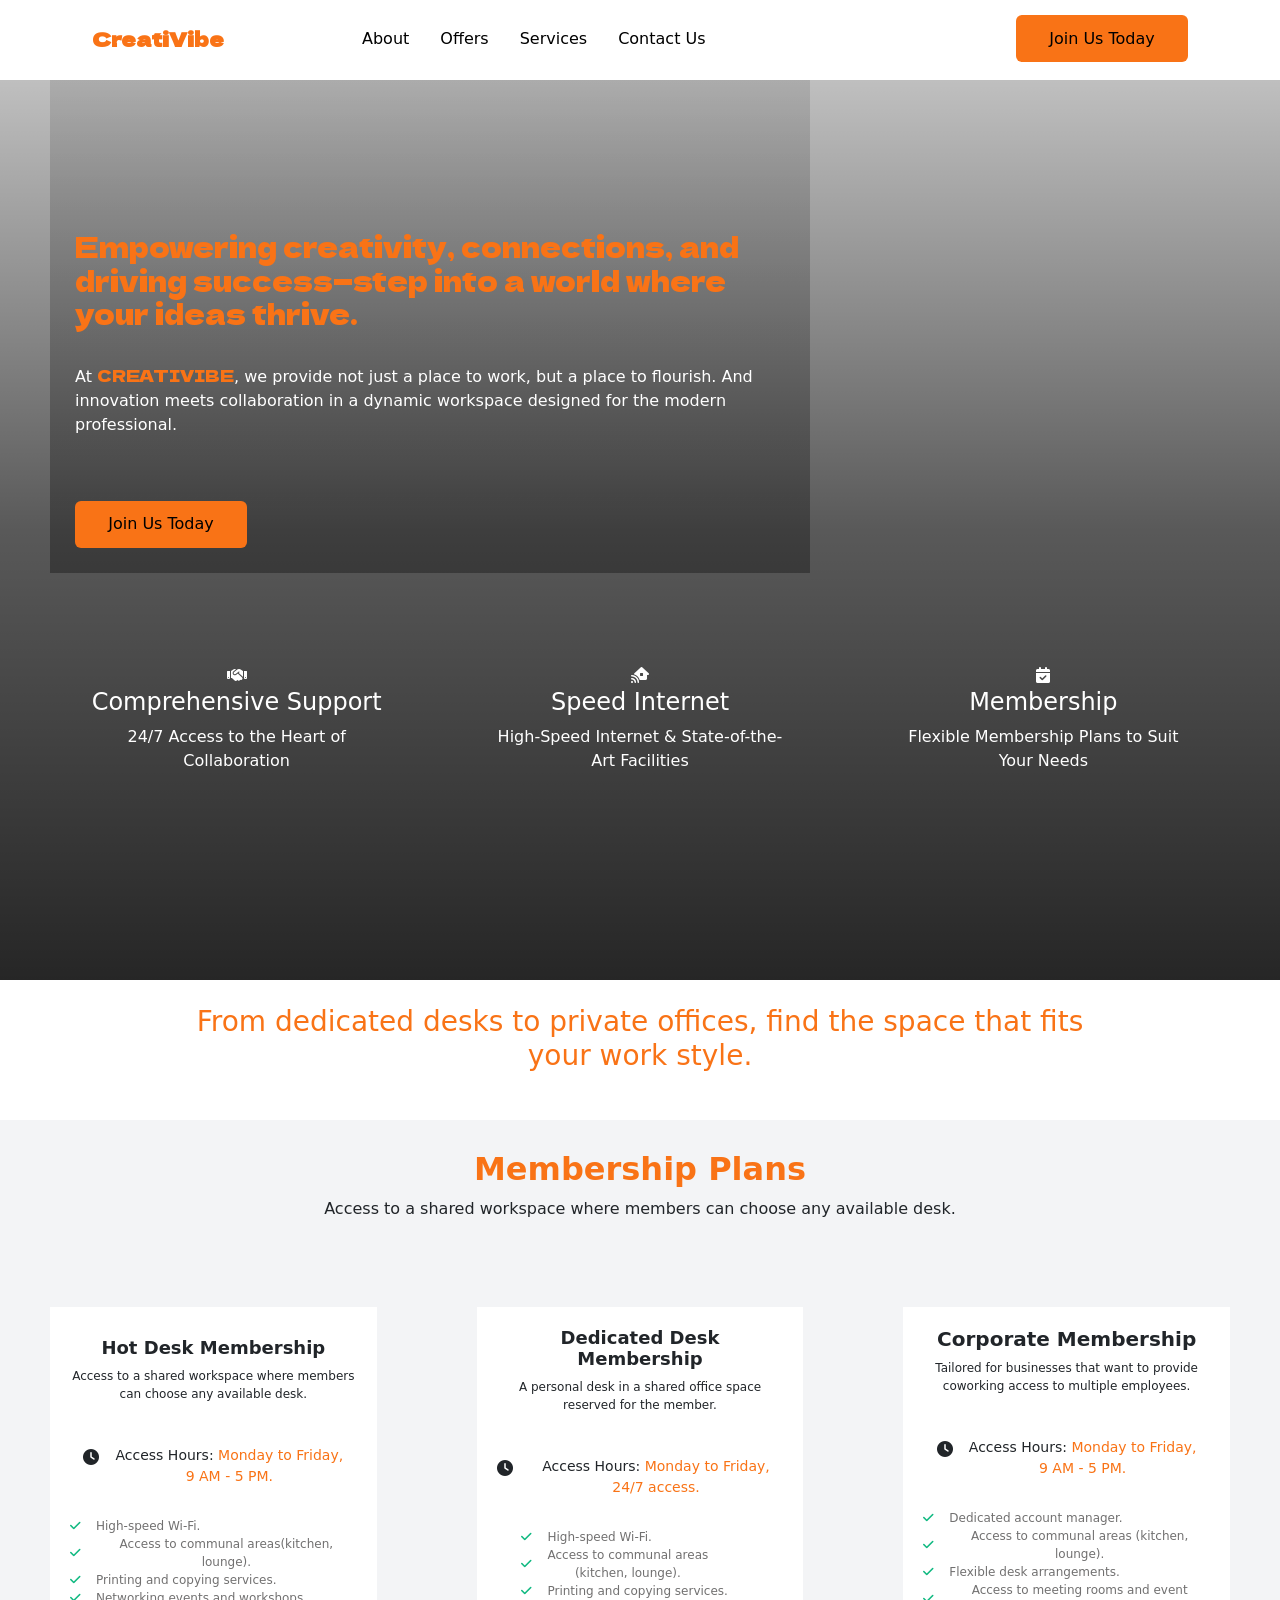
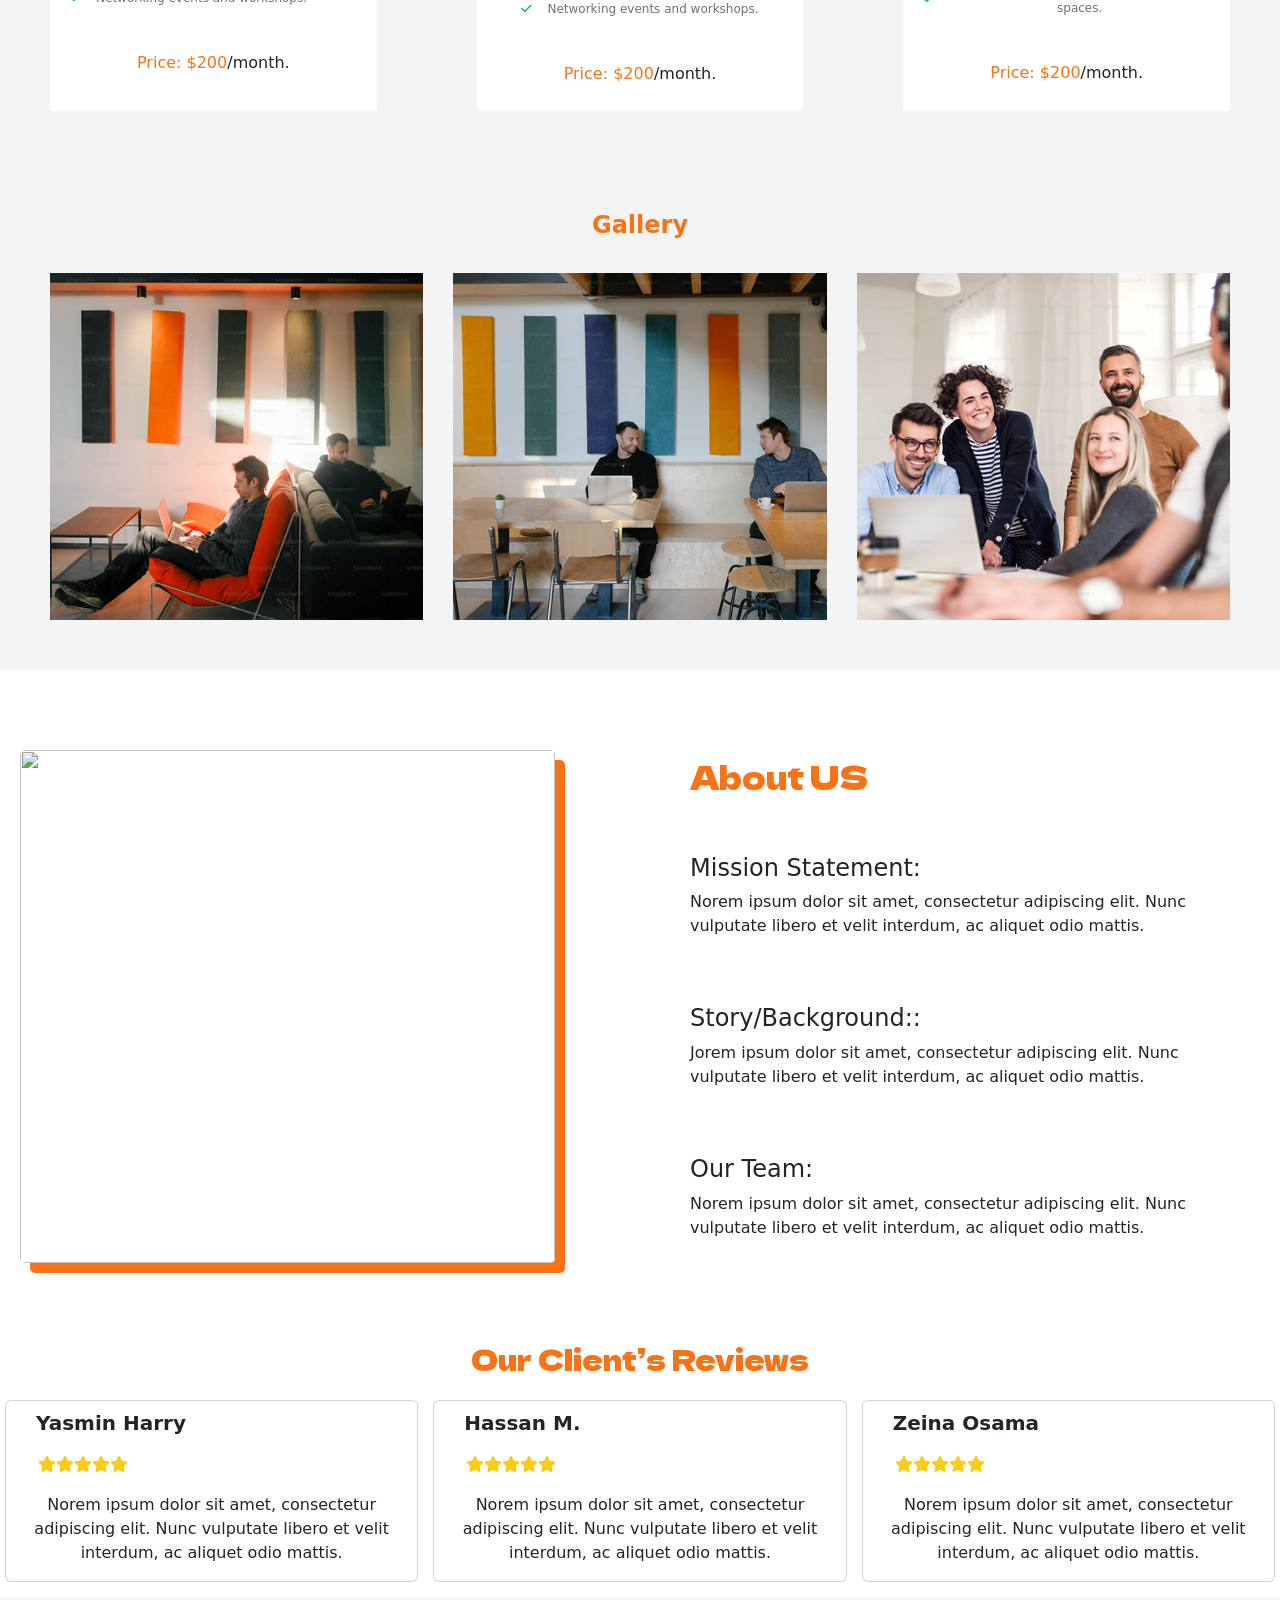
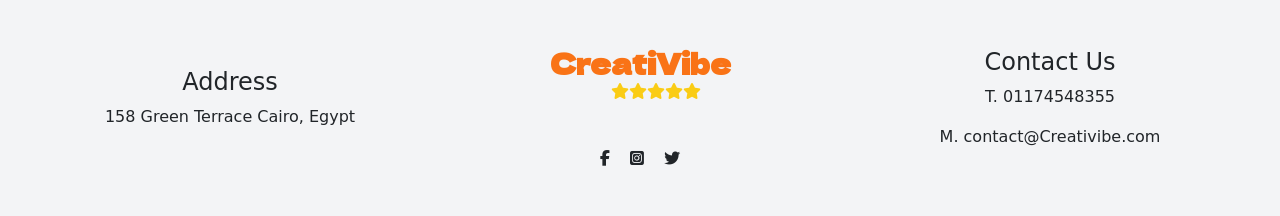
==== commit 6820cae9: "Update index.html" ====
--- a/index.html
+++ b/index.html
@@ -11,7 +11,7 @@
 </head>
 <body>
     <section class="first_page">
-<nav class="navbar navbar-expand-lg navbar-dark fixed-top bg-transparent">
+<nav class="navbar navbar-expand-lg fixed-top bg-transparent">
   <div class="container-fluid">
     <a class="navbar-brand" href="#">CreatiVibe</a>
     <button class="navbar-toggler" type="button" data-bs-toggle="collapse" data-bs-target="#navbarSupportedContent" aria-controls="navbarSupportedContent" aria-expanded="false" aria-label="Toggle navigation">
--- a/creativibe.css
+++ b/creativibe.css
@@ -23,11 +23,15 @@
     top: 0;
     left: 0;
     z-index: 9999;
-    background: transparent !important; 
+    background-color: transparent !important; 
     background-image: none !important;
     box-shadow: none !important;
 }
-
+navbar-nav .nav-link {
+    color: #fff !important; 
+    font-weight: 500;
+    text-shadow: 1px 1px 2px rgba(0,0,0,0.5);
+}
 .navbar-brand, .footer h3{
     color: rgba(249, 115, 22, 1) !important;
     font-family: Dela Gothic One;
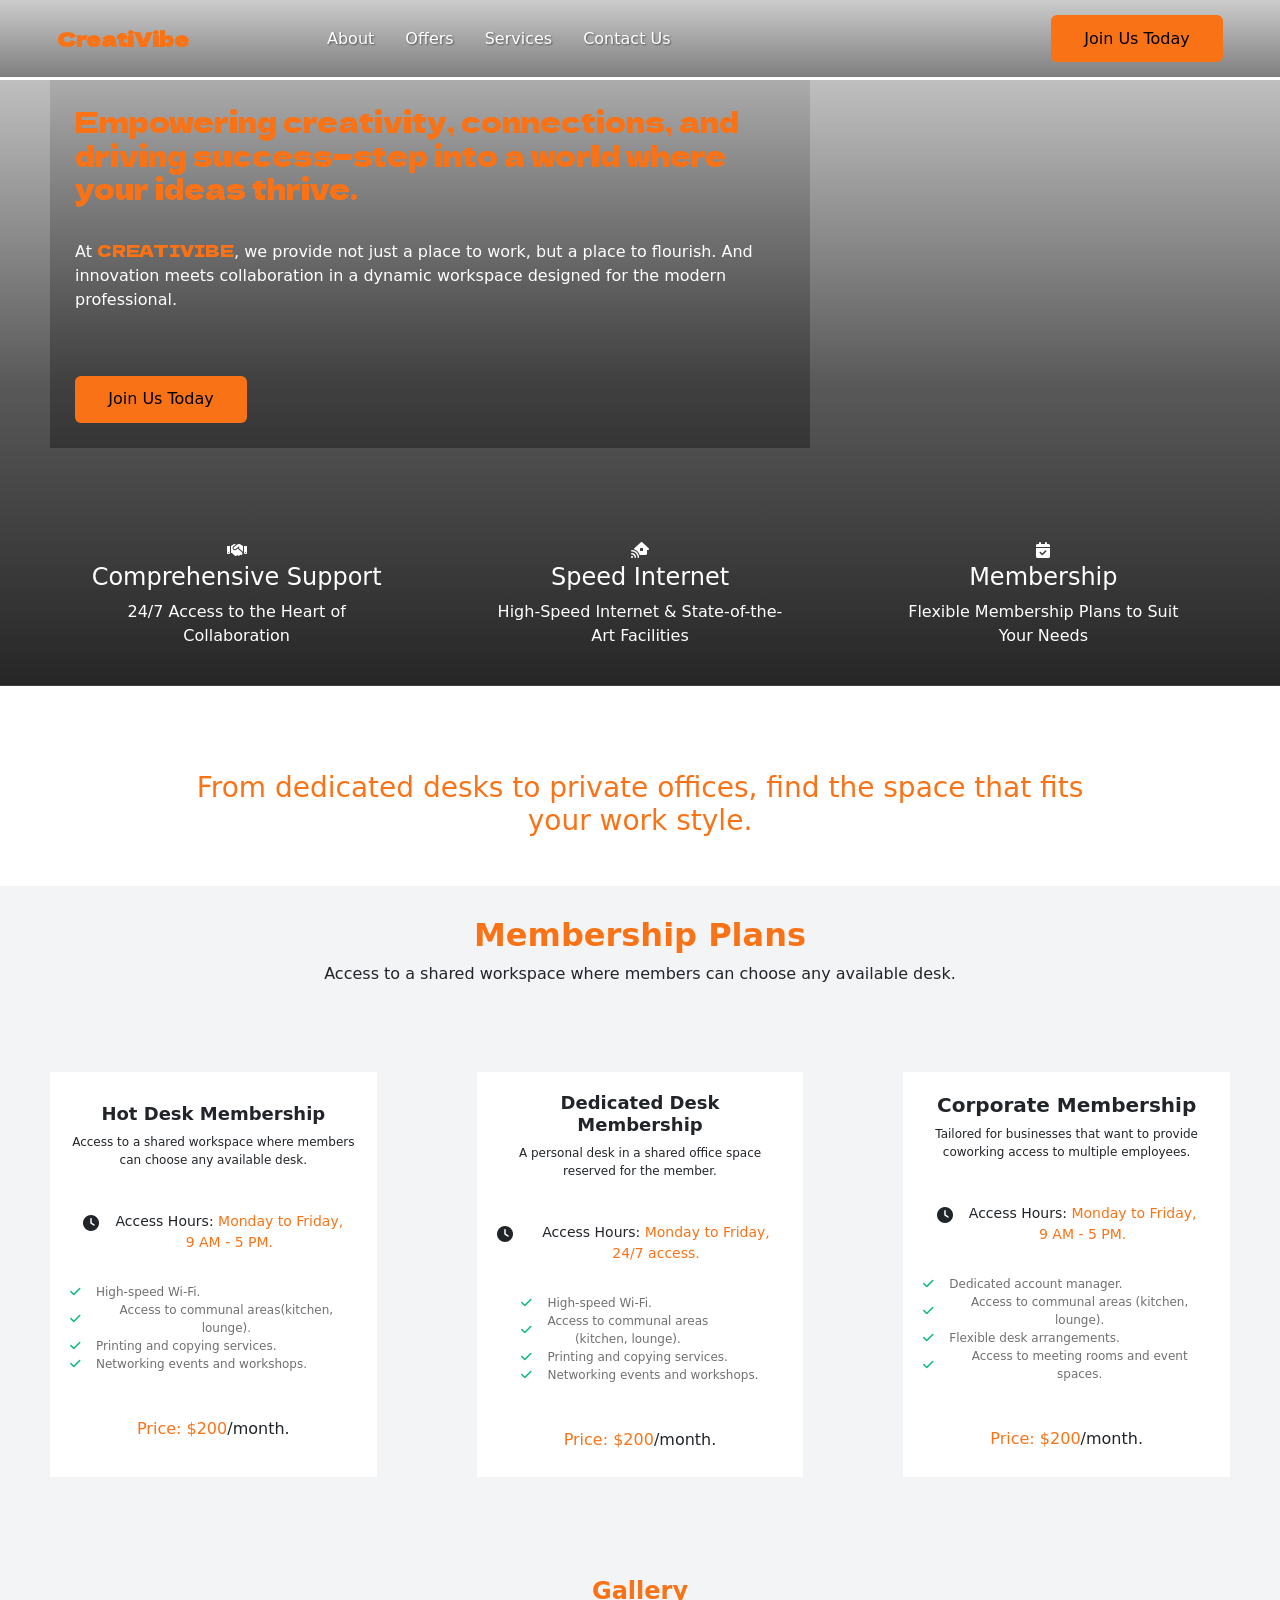
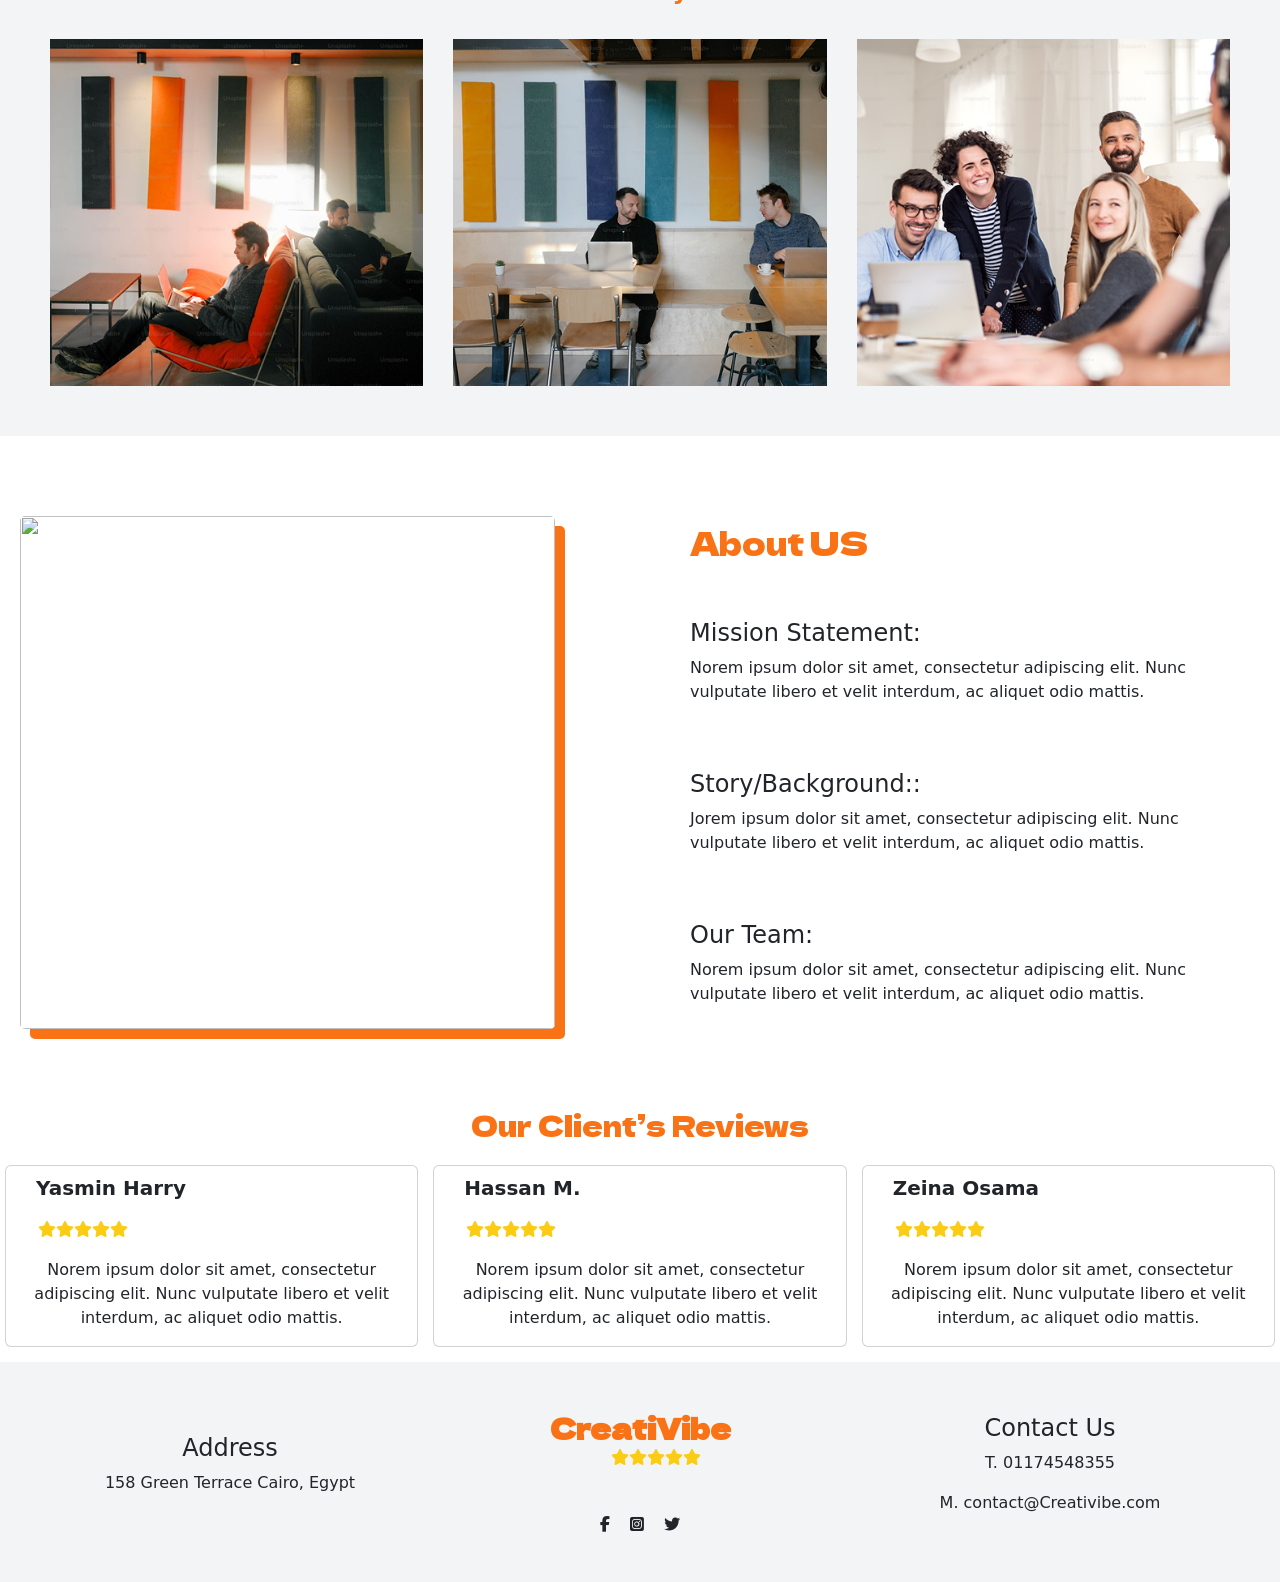
==== commit d2758090: "Update index.html" ====
--- a/index.html
+++ b/index.html
@@ -11,7 +11,7 @@
 </head>
 <body>
     <section class="first_page">
-<nav class="navbar navbar-expand-lg fixed-top bg-transparent">
+<nav class="navbar navbar-expand-lg navbar-dark">
   <div class="container-fluid">
     <a class="navbar-brand" href="#">CreatiVibe</a>
     <button class="navbar-toggler" type="button" data-bs-toggle="collapse" data-bs-target="#navbarSupportedContent" aria-controls="navbarSupportedContent" aria-expanded="false" aria-label="Toggle navigation">
--- a/creativibe.css
+++ b/creativibe.css
@@ -4,30 +4,31 @@
     padding: 0;
     box-sizing: border-box;
 }
-img {
+img{
     max-width: 100%;
     height: auto;
     display: block;
 }
 .first_page{
     width: 100%;
-    min-height:100vh;
-    background-image: linear-gradient( rgba(0, 0, 0, 0.25),rgba(0, 0, 0, 0.65),rgba(0, 0, 0, 0.85)),url(people.jpg);
+    height: auto;
+    background-image: linear-gradient( rgba(0, 0, 0, 0.25),rgba(0, 0, 0, 0.65),rgba(0, 0, 0, 0.85)),url(../image.img/people.jpg);
     background-position: center;
     background-size: cover;
 }
-.navbar {
-    padding: 15px 50px !important;
-    position: fixed !important; 
-    width: 100%;
-    top: 0;
-    left: 0;
-    z-index: 9999;
-    background-color: transparent !important; 
-    background-image: none !important;
-    box-shadow: none !important;
-}
-navbar-nav .nav-link {
+.navbar{
+    padding: 15px;
+     display: flex;
+      align-items: center;
+      justify-content: space-between;
+      color: #fff;
+      position:fixed;
+      width: 100%;
+      top: 0;
+      z-index:9999;
+     background-image: linear-gradient(rgba(0, 0, 0, 0.2),rgba(0, 0, 0, .5));
+}
+.navbar-nav .nav-link{
     color: #fff !important; 
     font-weight: 500;
     text-shadow: 1px 1px 2px rgba(0,0,0,0.5);
@@ -49,13 +50,15 @@
      margin-left: 100px;
      gap:15px;
 }
-.first_page_content {
-    width: 760px;
+.first_page_content{
+        width: 760px;
+    height: auto;
     color: #fff;
+    margin: 80px auto 80px 50px;
     padding: 25px;
-    padding-top: 150px; 
-    margin-left: 50px;
-    background-image: linear-gradient(rgba(0, 0, 0, 0.1), rgba(0, 0, 0, 0.32));
+    background-image: linear-gradient(rgba(0, 0, 0, 0.1),rgba(0, 0, 0, 0.32));
+
+background-size: auto;   /*!!!!!!!(Responsive of the background of the text)*/
 }
 @media screen and (min-width:1100px){
     .first_page_content{
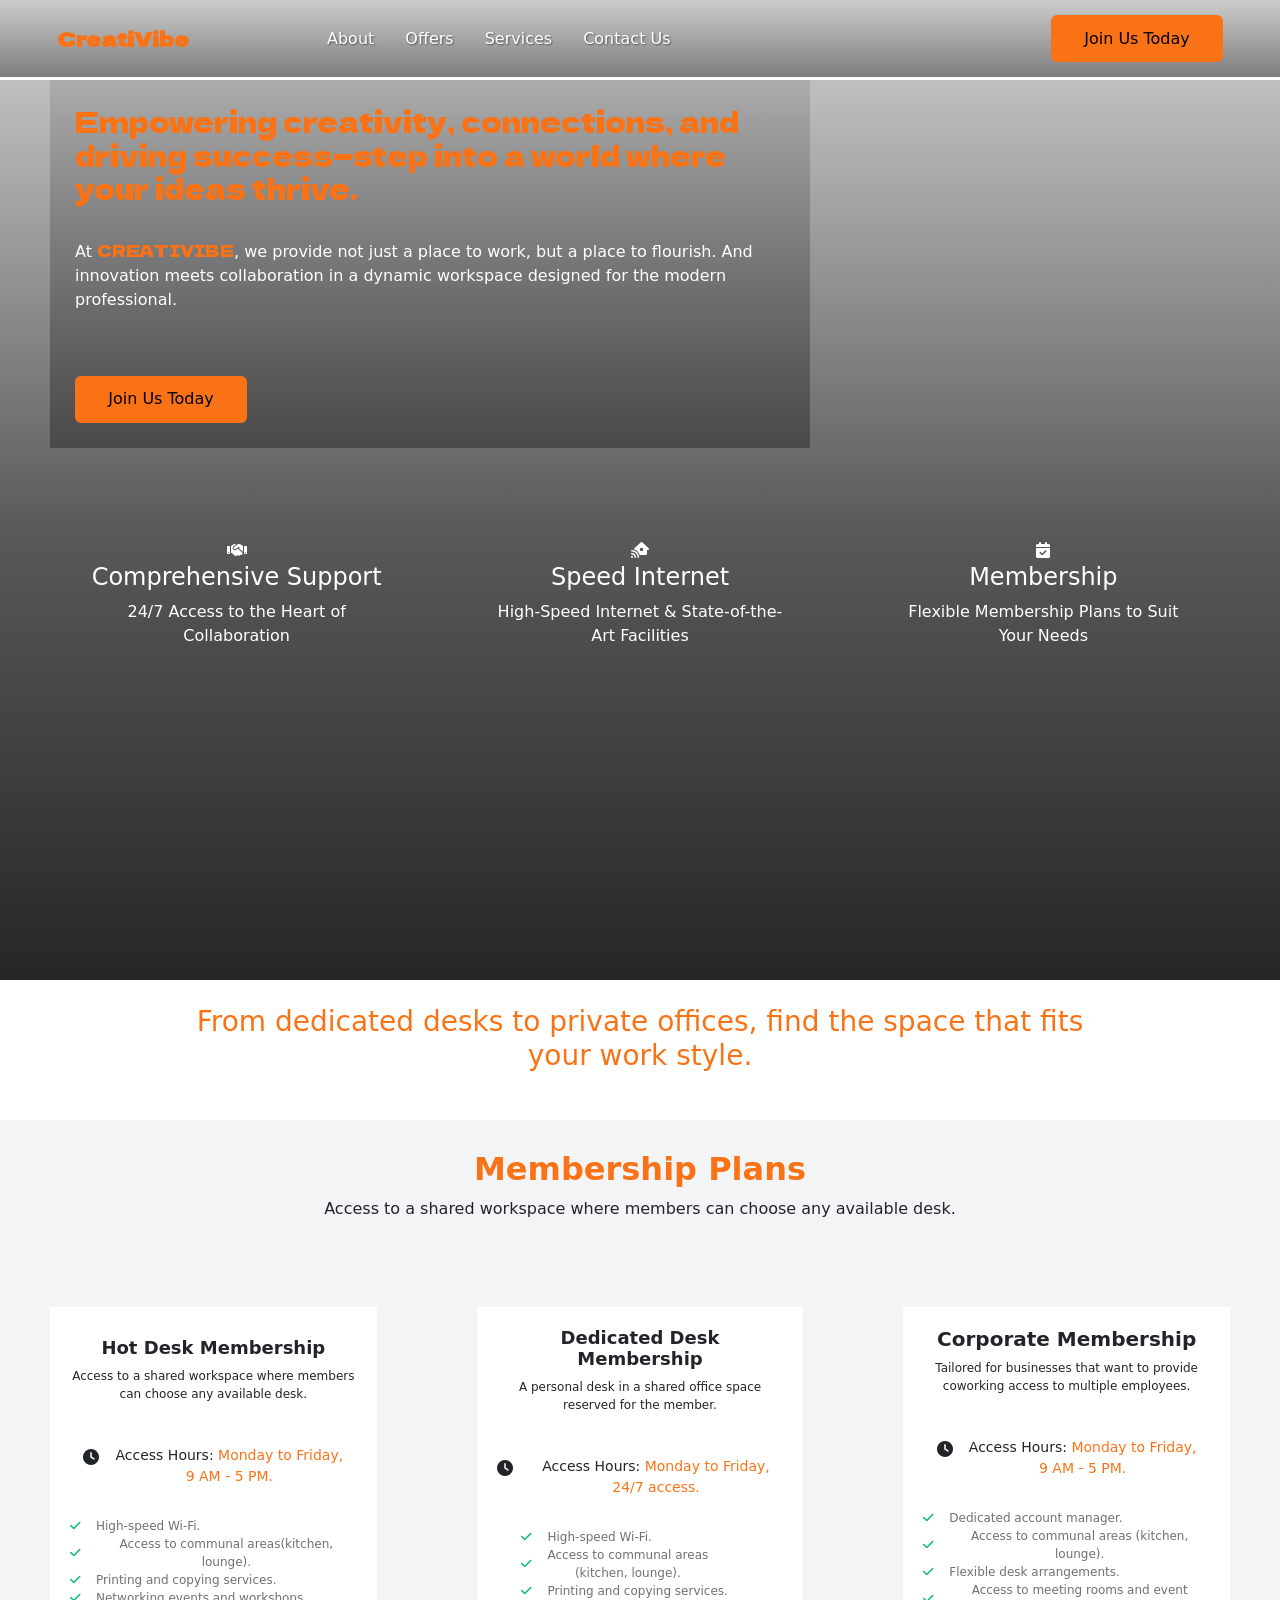
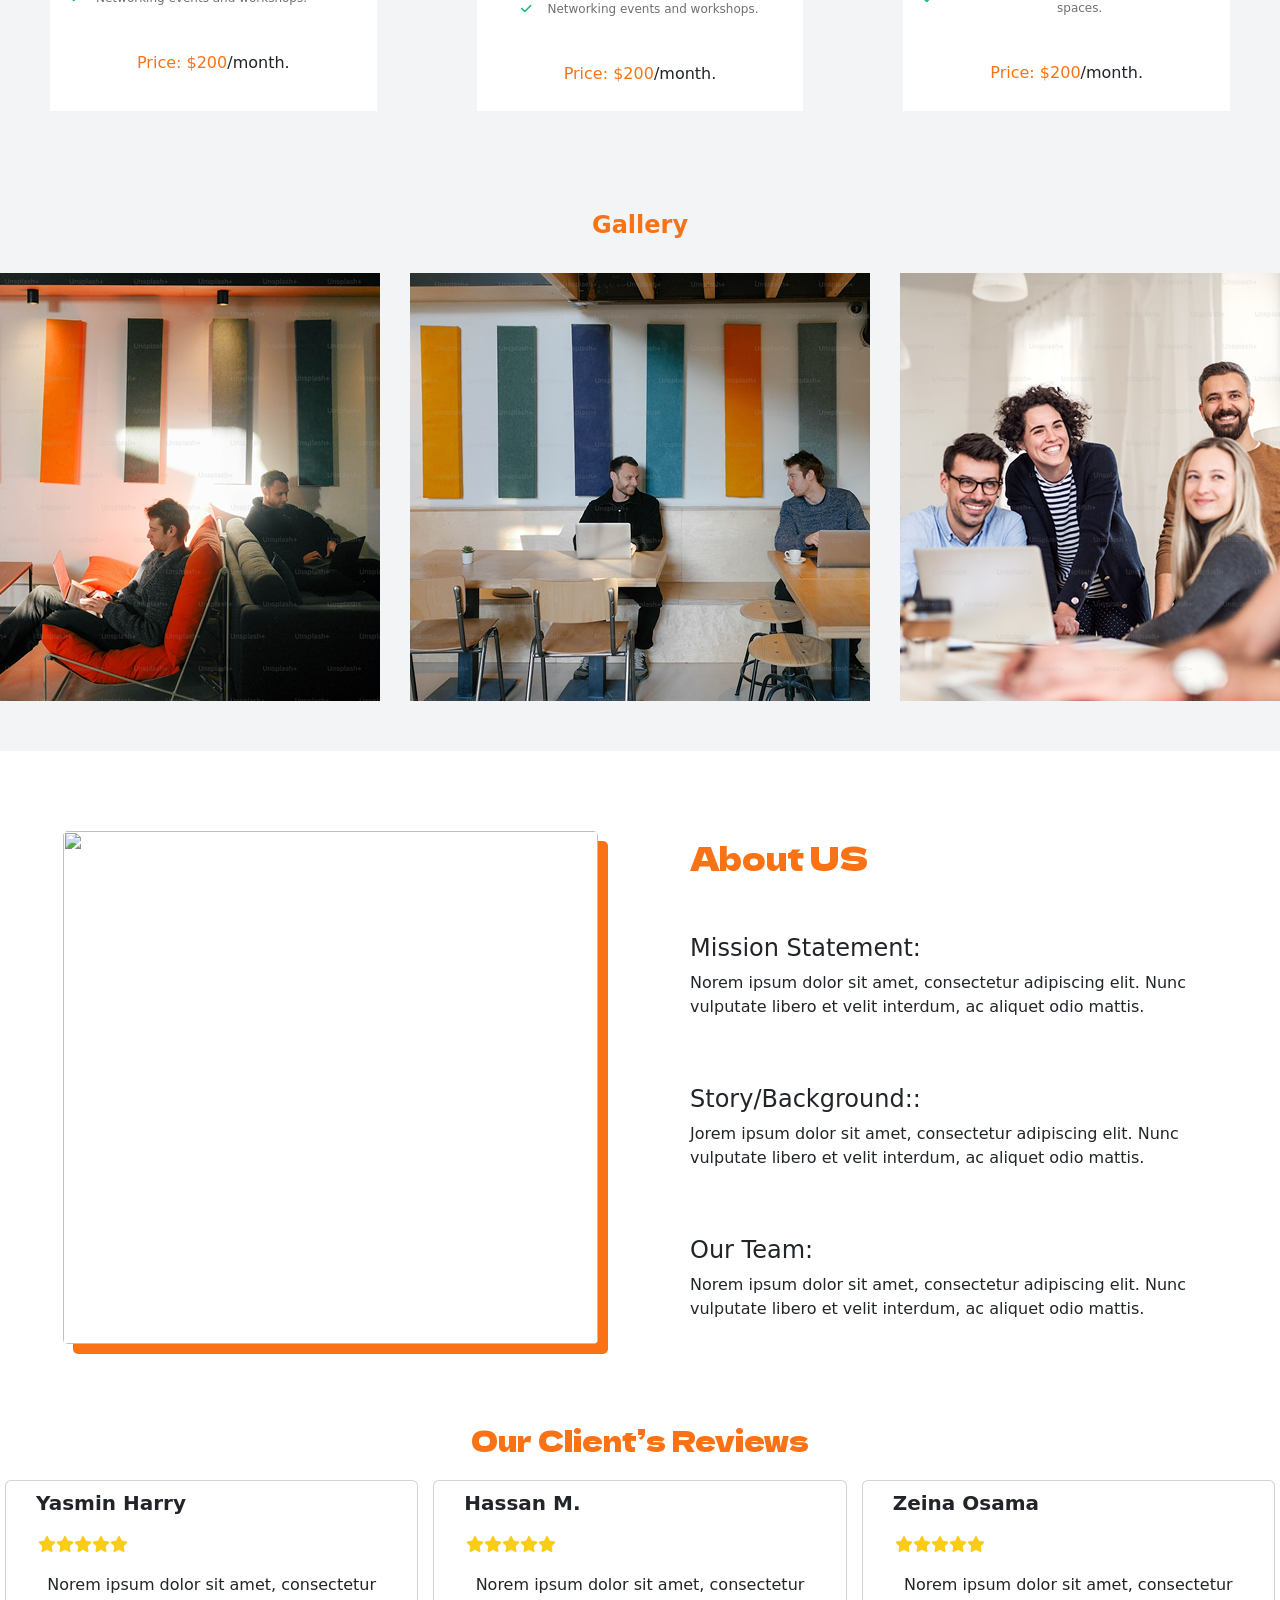
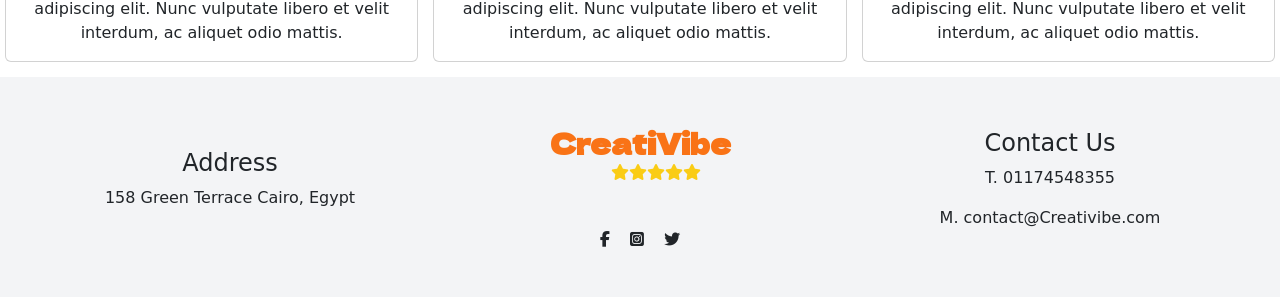
==== commit 8f546d21: "Update index.html" ====
--- a/index.html
+++ b/index.html
@@ -40,7 +40,6 @@
     </div>
   </div>
 </nav>
-             </nav>
     <div class="first_page_content">
           <h3>Empowering creativity, connections, and driving success—step into a world where your ideas thrive.</h3>
           <br>
--- a/creativibe.css
+++ b/creativibe.css
@@ -4,15 +4,11 @@
     padding: 0;
     box-sizing: border-box;
 }
-img{
-    max-width: 100%;
-    height: auto;
-    display: block;
-}
+
 .first_page{
     width: 100%;
-    height: auto;
-    background-image: linear-gradient( rgba(0, 0, 0, 0.25),rgba(0, 0, 0, 0.65),rgba(0, 0, 0, 0.85)),url(../image.img/people.jpg);
+    height: 100vh;
+    background-image: linear-gradient( rgba(0, 0, 0, 0.25),rgba(0, 0, 0, 0.65),rgba(0, 0, 0, 0.85)),url(people.jpg);
     background-position: center;
     background-size: cover;
 }
@@ -58,7 +54,7 @@
     padding: 25px;
     background-image: linear-gradient(rgba(0, 0, 0, 0.1),rgba(0, 0, 0, 0.32));
 
-background-size: auto;   /*!!!!!!!(Responsive of the background of the text)*/
+background-size: auto;   
 }
 @media screen and (min-width:1100px){
     .first_page_content{
